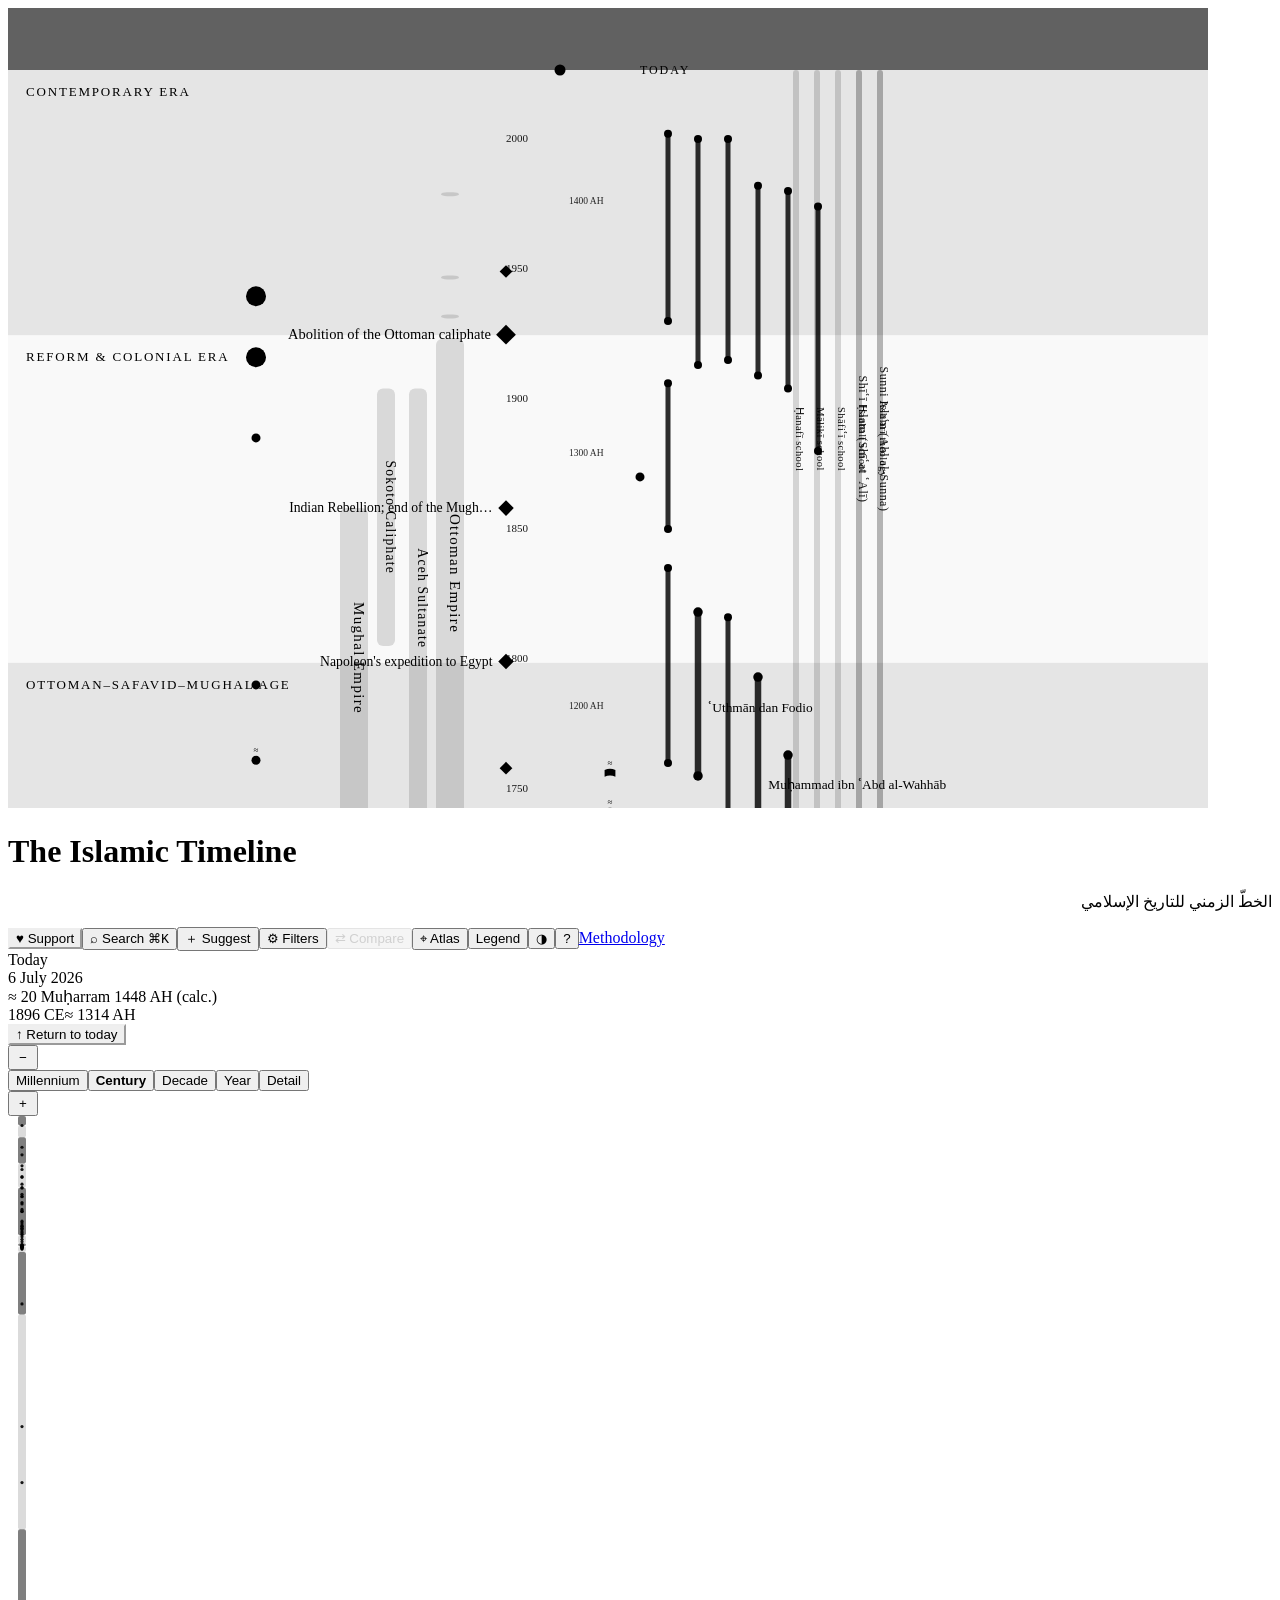
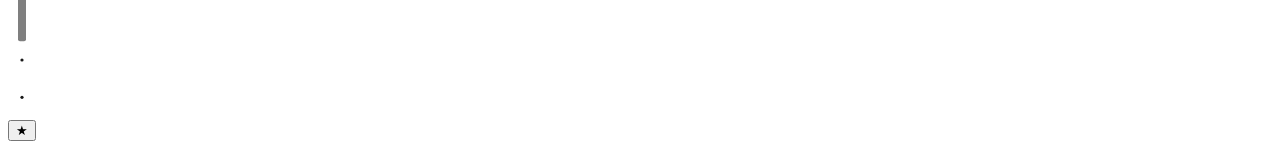
==== index.html @ 43e1810f "Mobile layout (bottom sheet, compact bar, year pill); uniform scale back to antiquity; ancient+world" ====
<!DOCTYPE html><!--oLxugCcLqc2Xu7aHSPgr_--><html lang="en"><head><meta charSet="utf-8"/><meta name="viewport" content="width=device-width, initial-scale=1, maximum-scale=1, user-scalable=no"/><link rel="stylesheet" href="/timeline/_next/static/css/92e413d02b33b011.css" data-precedence="next"/><link rel="preload" as="script" fetchPriority="low" href="/timeline/_next/static/chunks/webpack-a45e9627d7bfe697.js"/><script src="/timeline/_next/static/chunks/c07ec81e-52dca014dcaebd83.js" async=""></script><script src="/timeline/_next/static/chunks/238-10d81cbb761058b5.js" async=""></script><script src="/timeline/_next/static/chunks/main-app-06b9ea1f7ef56d2b.js" async=""></script><script src="/timeline/_next/static/chunks/app/page-41805c051c1d5b4e.js" async=""></script><meta name="theme-color" media="(prefers-color-scheme: light)" content="#f3ecdd"/><meta name="theme-color" media="(prefers-color-scheme: dark)" content="#16140f"/><title>The Islamic Timeline, an instrument for fourteen centuries</title><meta name="description" content="An interactive vertical timeline of Islamic history: scroll back from today through scholars, books, empires, and battles, with dual Hijri/Gregorian dating, a synchronized historical atlas, comparison tools, and cited sources."/><meta property="og:title" content="The Islamic Timeline"/><meta property="og:description" content="Scroll back from today through fourteen centuries, scholars, books, empires, and battles on one honest scale, with Hijri/Gregorian dating, an atlas, and cited sources."/><meta property="og:image" content="https://aminehamlouchi.github.io/timeline/og.png"/><meta property="og:type" content="website"/><meta name="twitter:card" content="summary_large_image"/><meta name="twitter:title" content="The Islamic Timeline"/><meta name="twitter:description" content="An interactive instrument for exploring fourteen centuries of Islamic history."/><meta name="twitter:image" content="https://aminehamlouchi.github.io/timeline/og.png"/><link rel="icon" href="https://aminehamlouchi.github.io/timeline/favicon.svg"/><script src="/timeline/_next/static/chunks/polyfills-42372ed130431b0a.js" noModule=""></script></head><body><div hidden=""><!--$--><!--/$--></div><main class="relative h-dvh w-full overflow-hidden"><div data-testid="timeline-canvas" class="tl-canvas absolute inset-0 overflow-hidden " role="application" aria-label="Vertical timeline of Islamic history. Today at top; scroll down to travel into the past. Use arrow keys to pan, plus and minus to zoom, Home for today."><svg width="1200" height="800" class="block"><defs><pattern id="hatch" width="7" height="7" patternTransform="rotate(45)" patternUnits="userSpaceOnUse"><line x1="0" y1="0" x2="0" y2="7" stroke="var(--ink-faint)" stroke-width="0.75" opacity="0.5"></line></pattern><pattern id="hatch2" width="4.5" height="4.5" patternTransform="rotate(45)" patternUnits="userSpaceOnUse"><line x1="0" y1="0" x2="0" y2="4.5" stroke="var(--ink-faint)" stroke-width="0.7" opacity="0.55"></line></pattern></defs><g><rect x="0" y="654.8000000000001" width="1200" height="730.6" fill="var(--sand)" opacity="0.1"></rect><line x1="0" y1="1385.4" x2="1200" y2="1385.4" class="hairline" opacity="0.6"></line><text x="18" y="680.8000000000001" class="tl-label display" style="font-size:13px;fill:var(--ink-faint);letter-spacing:0.14em;text-transform:uppercase">Ottoman–Safavid–Mughal age</text></g><g><rect x="0" y="327.2" width="1200" height="327.6000000000001" fill="var(--ink)" opacity="0.025"></rect><line x1="0" y1="654.8000000000001" x2="1200" y2="654.8000000000001" class="hairline" opacity="0.6"></line><text x="18" y="353.2" class="tl-label display" style="font-size:13px;fill:var(--ink-faint);letter-spacing:0.14em;text-transform:uppercase">Reform &amp; colonial era</text></g><g><rect x="0" y="62" width="1200" height="265.2" fill="var(--sand)" opacity="0.1"></rect><line x1="0" y1="327.2" x2="1200" y2="327.2" class="hairline" opacity="0.6"></line><text x="18" y="88" class="tl-label display" style="font-size:13px;fill:var(--ink-faint);letter-spacing:0.14em;text-transform:uppercase">Contemporary era</text></g><g opacity="0.9"><line x1="526" y1="779.6" x2="546" y2="779.6" class="hairline"></line><text x="520" y="783.6" text-anchor="end" class="tl-label" style="font-size:11px;fill:var(--ink-faint)">1750</text></g><g opacity="0.45"><line x1="538" y1="753.6" x2="546" y2="753.6" class="hairline"></line></g><g opacity="0.45"><line x1="538" y1="727.6" x2="546" y2="727.6" class="hairline"></line></g><g opacity="0.45"><line x1="538" y1="701.6" x2="546" y2="701.6" class="hairline"></line></g><g opacity="0.45"><line x1="538" y1="675.6" x2="546" y2="675.6" class="hairline"></line></g><g opacity="0.9"><line x1="526" y1="649.6" x2="546" y2="649.6" class="hairline"></line><text x="520" y="653.6" text-anchor="end" class="tl-label" style="font-size:11px;fill:var(--ink-faint)">1800</text></g><g opacity="0.45"><line x1="538" y1="623.6" x2="546" y2="623.6" class="hairline"></line></g><g opacity="0.45"><line x1="538" y1="597.6" x2="546" y2="597.6" class="hairline"></line></g><g opacity="0.45"><line x1="538" y1="571.6" x2="546" y2="571.6" class="hairline"></line></g><g opacity="0.45"><line x1="538" y1="545.6" x2="546" y2="545.6" class="hairline"></line></g><g opacity="0.9"><line x1="526" y1="519.6" x2="546" y2="519.6" class="hairline"></line><text x="520" y="523.6" text-anchor="end" class="tl-label" style="font-size:11px;fill:var(--ink-faint)">1850</text></g><g opacity="0.45"><line x1="538" y1="493.6" x2="546" y2="493.6" class="hairline"></line></g><g opacity="0.45"><line x1="538" y1="467.6" x2="546" y2="467.6" class="hairline"></line></g><g opacity="0.45"><line x1="538" y1="441.6" x2="546" y2="441.6" class="hairline"></line></g><g opacity="0.45"><line x1="538" y1="415.6" x2="546" y2="415.6" class="hairline"></line></g><g opacity="0.9"><line x1="526" y1="389.6" x2="546" y2="389.6" class="hairline"></line><text x="520" y="393.6" text-anchor="end" class="tl-label" style="font-size:11px;fill:var(--ink-faint)">1900</text></g><g opacity="0.45"><line x1="538" y1="363.6" x2="546" y2="363.6" class="hairline"></line></g><g opacity="0.45"><line x1="538" y1="337.6" x2="546" y2="337.6" class="hairline"></line></g><g opacity="0.45"><line x1="538" y1="311.6" x2="546" y2="311.6" class="hairline"></line></g><g opacity="0.45"><line x1="538" y1="285.6" x2="546" y2="285.6" class="hairline"></line></g><g opacity="0.9"><line x1="526" y1="259.6" x2="546" y2="259.6" class="hairline"></line><text x="520" y="263.6" text-anchor="end" class="tl-label" style="font-size:11px;fill:var(--ink-faint)">1950</text></g><g opacity="0.45"><line x1="538" y1="233.6" x2="546" y2="233.6" class="hairline"></line></g><g opacity="0.45"><line x1="538" y1="207.6" x2="546" y2="207.6" class="hairline"></line></g><g opacity="0.45"><line x1="538" y1="181.60000000000002" x2="546" y2="181.60000000000002" class="hairline"></line></g><g opacity="0.45"><line x1="538" y1="155.60000000000002" x2="546" y2="155.60000000000002" class="hairline"></line></g><g opacity="0.9"><line x1="526" y1="129.60000000000002" x2="546" y2="129.60000000000002" class="hairline"></line><text x="520" y="133.60000000000002" text-anchor="end" class="tl-label" style="font-size:11px;fill:var(--ink-faint)">2000</text></g><g opacity="0.45"><line x1="538" y1="103.6" x2="546" y2="103.6" class="hairline"></line></g><g opacity="0.45"><line x1="538" y1="77.6" x2="546" y2="77.6" class="hairline"></line></g><g opacity="0.85"><line x1="558" y1="688.6" x2="572" y2="688.6" stroke="var(--gold)" stroke-width="1"></line><text x="561" y="700.6" class="tl-label" style="font-size:9.5px;fill:var(--gold)">1200<!-- --> AH</text></g><g opacity="0.85"><line x1="558" y1="436.40000000000003" x2="572" y2="436.40000000000003" stroke="var(--gold)" stroke-width="1"></line><text x="561" y="448.40000000000003" class="tl-label" style="font-size:9.5px;fill:var(--gold)">1300<!-- --> AH</text></g><g opacity="0.85"><line x1="558" y1="184.2" x2="572" y2="184.2" stroke="var(--gold)" stroke-width="1"></line><text x="561" y="196.2" class="tl-label" style="font-size:9.5px;fill:var(--gold)">1400<!-- --> AH</text></g><rect x="0" y="0" width="1200" height="62" fill="var(--bg)" opacity="0.62" pointer-events="none"></rect><line x1="552" y1="0" x2="552" y2="800" stroke="var(--line)" stroke-width="2.25" data-testid="central-line"></line><g><line x1="482" y1="62" x2="622" y2="62" stroke="var(--today)" stroke-width="2.5"></line><circle cx="552" cy="62" r="5.5" fill="var(--today)"></circle><text x="632" y="66" class="tl-label strong" style="fill:var(--today);font-size:12px;letter-spacing:0.16em">TODAY</text></g><g><g class="tl-item" role="button" tabindex="0" aria-label="Muḥammad ibn al-ʿUthaymīn, 1929 – 2001 CE · 1347 – 1421 AH" opacity="1"><rect x="657.5" y="125.7" width="5" height="187.2" rx="2.5" fill="var(--green)" opacity="0.82" stroke="none" stroke-width="0"></rect><circle cx="660" cy="312.9" r="4" fill="var(--green)" stroke="var(--green)" stroke-width="1.4"></circle><circle cx="660" cy="125.7" r="4" fill="var(--green)" stroke="var(--green)" stroke-width="1.4"></circle></g><g class="tl-item" role="button" tabindex="0" aria-label="ʿAbd al-ʿAzīz ibn Bāz, 1912 – 1999 CE · 1330 – 1420 AH" opacity="1"><rect x="687.5" y="130.9" width="5" height="226.20000000000002" rx="2.5" fill="var(--green)" opacity="0.82" stroke="none" stroke-width="0"></rect><circle cx="690" cy="357.1" r="4" fill="var(--green)" stroke="var(--green)" stroke-width="1.4"></circle><circle cx="690" cy="130.9" r="4" fill="var(--green)" stroke="var(--green)" stroke-width="1.4"></circle></g><g class="tl-item" role="button" tabindex="0" aria-label="Muḥammad Nāṣir al-Dīn al-Albānī, 1914 – 1999 CE · 1333 – 1420 AH" opacity="1"><rect x="717.5" y="130.9" width="5" height="221.00000000000003" rx="2.5" fill="var(--green)" opacity="0.82" stroke="none" stroke-width="0"></rect><circle cx="720" cy="351.90000000000003" r="4" fill="var(--green)" stroke="var(--green)" stroke-width="1.4"></circle><circle cx="720" cy="130.9" r="4" fill="var(--green)" stroke="var(--green)" stroke-width="1.4"></circle></g><g class="tl-item" role="button" tabindex="0" aria-label="Hamka (Haji Abdul Malik Karim Amrullah), 1908 – 1981 CE · ≈ 1326 – 1401 AH (calc.)" opacity="1"><rect x="747.5" y="177.7" width="5" height="189.8" rx="2.5" fill="var(--green)" opacity="0.82" stroke="none" stroke-width="0"></rect><circle cx="750" cy="367.5" r="4" fill="var(--green)" stroke="var(--green)" stroke-width="1.4"></circle><circle cx="750" cy="177.7" r="4" fill="var(--green)" stroke="var(--green)" stroke-width="1.4"></circle></g><g class="tl-item" role="button" tabindex="0" aria-label="Abū al-Aʿlā Mawdūdī, 1903 – 1979 CE · ≈ 1321 – 1399 AH (calc.)" opacity="1"><rect x="777.5" y="182.9" width="5" height="197.6" rx="2.5" fill="var(--green)" opacity="0.82" stroke="none" stroke-width="0"></rect><circle cx="780" cy="380.5" r="4" fill="var(--green)" stroke="var(--green)" stroke-width="1.4"></circle><circle cx="780" cy="182.9" r="4" fill="var(--green)" stroke="var(--green)" stroke-width="1.4"></circle></g><g class="tl-item" role="button" tabindex="0" aria-label="Muḥammad al-Ṭāhir ibn ʿĀshūr, 1879 – 1973 CE · ≈ 1296 – 1393 AH (calc.)" opacity="1"><rect x="807.5" y="198.5" width="5" height="244.40000000000003" rx="2.5" fill="var(--green)" opacity="0.82" stroke="none" stroke-width="0"></rect><circle cx="810" cy="442.90000000000003" r="4" fill="var(--green)" stroke="var(--green)" stroke-width="1.4"></circle><circle cx="810" cy="198.5" r="4" fill="var(--green)" stroke="var(--green)" stroke-width="1.4"></circle></g><g class="tl-item" role="button" tabindex="0" aria-label="Muḥammad ʿAbduh, 1849 – 1905 CE · 1266 – 1323 AH" opacity="1"><rect x="657.5" y="375.3" width="5" height="145.60000000000008" rx="2.5" fill="var(--green)" opacity="0.82" stroke="none" stroke-width="0"></rect><circle cx="660" cy="520.9000000000001" r="4" fill="var(--green)" stroke="var(--green)" stroke-width="1.4"></circle><circle cx="660" cy="375.3" r="4" fill="var(--green)" stroke="var(--green)" stroke-width="1.4"></circle></g><g class="tl-item" role="button" tabindex="0" aria-label="al-Shawkānī, 1759 – 1834 CE · 1173 – 1250 AH" opacity="1"><rect x="657.5" y="559.9000000000001" width="5" height="194.9999999999999" rx="2.5" fill="var(--green)" opacity="0.82" stroke="none" stroke-width="0"></rect><circle cx="660" cy="754.9" r="4" fill="var(--green)" stroke="var(--green)" stroke-width="1.4"></circle><circle cx="660" cy="559.9000000000001" r="4" fill="var(--green)" stroke="var(--green)" stroke-width="1.4"></circle></g><g class="tl-item" role="button" tabindex="0" aria-label="ʿUthmān dan Fodio, 1754 – 1817 CE · 1168 – 1232 AH" opacity="1"><rect x="686.75" y="604.1" width="6.5" height="163.79999999999995" rx="3.25" fill="var(--green)" opacity="0.82" stroke="none" stroke-width="0"></rect><circle cx="690" cy="767.9" r="4.75" fill="var(--green)" stroke="var(--green)" stroke-width="1.4"></circle><circle cx="690" cy="604.1" r="4.75" fill="var(--green)" stroke="var(--green)" stroke-width="1.4"></circle><text x="700.25" y="704" text-anchor="start" class="tl-label strong" style="font-size:13.4px">ʿUthmān dan Fodio</text></g><g class="tl-item" role="button" tabindex="0" aria-label="Aḥmad al-Tijānī, 1735 – 1815 CE · ≈ 1148 – 1230 AH (calc.)" opacity="1"><rect x="717.5" y="609.3000000000001" width="5" height="208" rx="2.5" fill="var(--green)" opacity="0.82" stroke="none" stroke-width="0"></rect><circle cx="720" cy="817.3000000000001" r="4" fill="var(--green)" stroke="var(--green)" stroke-width="1.4"></circle><circle cx="720" cy="609.3000000000001" r="4" fill="var(--green)" stroke="var(--green)" stroke-width="1.4"></circle></g><g class="tl-item" role="button" tabindex="0" aria-label="Muḥammad ibn ʿAbd al-Wahhāb, 1703 – 1792 CE · 1115 – 1206 AH" opacity="1"><rect x="746.75" y="669.1" width="6.5" height="231.39999999999998" rx="3.25" fill="var(--green)" opacity="0.82" stroke="none" stroke-width="0"></rect><circle cx="750" cy="900.5" r="4.75" fill="var(--green)" stroke="var(--green)" stroke-width="1.4"></circle><circle cx="750" cy="669.1" r="4.75" fill="var(--green)" stroke="var(--green)" stroke-width="1.4"></circle><text x="760.25" y="780.55" text-anchor="start" class="tl-label strong" style="font-size:13.4px">Muḥammad ibn ʿAbd al-Wahhāb</text></g><g class="tl-item" role="button" tabindex="0" aria-label="Shāh Walīullāh al-Dihlawī, 1703 – 1762 CE · 1114 – 1176 AH" opacity="1"><rect x="776.75" y="747.1" width="6.5" height="153.39999999999998" rx="3.25" fill="var(--green)" opacity="0.82" stroke="none" stroke-width="0"></rect><circle cx="780" cy="900.5" r="4.75" fill="var(--green)" stroke="var(--green)" stroke-width="1.4"></circle><circle cx="780" cy="747.1" r="4.75" fill="var(--green)" stroke="var(--green)" stroke-width="1.4"></circle><text x="790.25" y="833.55" text-anchor="start" class="tl-label strong" style="font-size:13.4px">Shāh Walīullāh al-Dihlawī</text></g><g class="tl-item" role="button" tabindex="0" aria-label="Isaac Newton, 1643 – 1727 CE · ≈ 1053 – 1139 AH (calc.)" opacity="1"><rect x="657.5" y="838.1" width="5" height="218.39999999999998" rx="2.5" fill="var(--teal)" opacity="0.82" stroke="none" stroke-width="0"></rect><circle cx="660" cy="1056.5" r="4" fill="var(--teal)" stroke="var(--teal)" stroke-width="1.4"></circle><circle cx="660" cy="838.1" r="4" fill="var(--teal)" stroke="var(--teal)" stroke-width="1.4"></circle></g><g class="tl-item" role="button" tabindex="0" aria-label="Mullā Ṣadrā, c. 1571 – c. 1640 CE · ≈ 979 – 1050 AH (calc.)" opacity="1"><rect x="687.5" y="1064.3000000000002" width="5" height="179.39999999999986" rx="2.5" fill="var(--green)" opacity="0.82" stroke="none" stroke-width="0"></rect><circle cx="690" cy="1243.7" r="4" fill="var(--bg)" stroke="var(--green)" stroke-width="1.4"></circle><circle cx="690" cy="1064.3000000000002" r="4" fill="var(--bg)" stroke="var(--green)" stroke-width="1.4"></circle></g><g class="tl-item" role="button" tabindex="0" aria-label="Aḥmad Bābā al-Timbuktī, 1556 – 1627 CE · 963 – 1036 AH" opacity="1"><rect x="657.5" y="1098.1000000000001" width="5" height="184.5999999999999" rx="2.5" fill="var(--green)" opacity="0.82" stroke="none" stroke-width="0"></rect><circle cx="660" cy="1282.7" r="4" fill="var(--green)" stroke="var(--green)" stroke-width="1.4"></circle><circle cx="660" cy="1098.1000000000001" r="4" fill="var(--green)" stroke="var(--green)" stroke-width="1.4"></circle></g><g class="tl-item" role="button" tabindex="0" aria-label="Ḥujjat Allāh al-Bāligha, c. 1755 CE · ≈ 1168 AH (calc.)" transform="translate(602, 765.3000000000001)" opacity="1"><g><path d="M-5.3999999999999995,-3.375 Q0,-5.625 5.3999999999999995,-3.375 L5.3999999999999995,3.375 Q0,1.125 -5.3999999999999995,3.375 Z" fill="var(--bg)" stroke="var(--gold)" stroke-width="1.3"></path><line x1="0" y1="-4.5" x2="0" y2="2.025" stroke="var(--gold)" stroke-width="0.9"></line></g><text x="0" y="-7.5" text-anchor="middle" class="tl-label" style="font-size:9px;fill:var(--ink-faint)">≈</text></g><g class="tl-item" role="button" tabindex="0" aria-label="Kitāb al-Tawḥīd, c. 1740 CE · ≈ 1153 AH (calc.)" transform="translate(602, 804.3000000000001)" opacity="1"><g><path d="M-5.3999999999999995,-3.375 Q0,-5.625 5.3999999999999995,-3.375 L5.3999999999999995,3.375 Q0,1.125 -5.3999999999999995,3.375 Z" fill="var(--bg)" stroke="var(--gold)" stroke-width="1.3"></path><line x1="0" y1="-4.5" x2="0" y2="2.025" stroke="var(--gold)" stroke-width="0.9"></line></g><text x="0" y="-7.5" text-anchor="middle" class="tl-label" style="font-size:9px;fill:var(--ink-faint)">≈</text></g><g class="tl-item" role="button" tabindex="0" aria-label="al-Fatāwā al-ʿĀlamgīriyya, 1667–1675 CE · ≈ 1078 AH (calc.)" transform="translate(602, 994.1)" opacity="1"><g><path d="M-5.3999999999999995,-3.375 Q0,-5.625 5.3999999999999995,-3.375 L5.3999999999999995,3.375 Q0,1.125 -5.3999999999999995,3.375 Z" fill="var(--bg)" stroke="var(--gold)" stroke-width="1.3"></path><line x1="0" y1="-4.5" x2="0" y2="2.025" stroke="var(--gold)" stroke-width="0.9"></line></g><text x="0" y="-7.5" text-anchor="middle" class="tl-label" style="font-size:9px;fill:var(--ink-faint)">≈</text></g><g class="tl-item" role="button" tabindex="0" aria-label="Iranian Revolution, 1979 CE · 1399 AH" opacity="1"><rect x="433" y="184.2" width="18" height="4" rx="6" fill="var(--lapis)" opacity="0.13" stroke="var(--lapis)" stroke-opacity="0.55" stroke-width="1.1"></rect></g><g class="tl-item" role="button" tabindex="0" aria-label="Partition of India; creation of Pakistan, 1947 CE · 1366 AH" opacity="1"><rect x="433" y="267.4" width="18" height="4" rx="6" fill="var(--lapis)" opacity="0.13" stroke="var(--lapis)" stroke-opacity="0.55" stroke-width="1.1"></rect></g><g class="tl-item" role="button" tabindex="0" aria-label="Kingdom of Saudi Arabia proclaimed, 1932 CE · 1351 AH" opacity="1"><rect x="433" y="306.4" width="18" height="4" rx="6" fill="var(--lapis)" opacity="0.13" stroke="var(--lapis)" stroke-opacity="0.55" stroke-width="1.1"></rect></g><g class="tl-item" role="button" tabindex="0" aria-label="Ottoman Empire, c. 1299 – 1922 CE · ≈ 698 – 1341 AH (calc.)" opacity="1"><rect x="428" y="331.1" width="28" height="1619.8000000000002" rx="6" fill="var(--lapis)" opacity="0.13" stroke="var(--lapis)" stroke-opacity="0.55" stroke-width="1.1" stroke-dasharray="4 3"></rect><text transform="translate(442, 565.55) rotate(90)" text-anchor="middle" class="tl-label display" style="font-size:15px;fill:var(--lapis);letter-spacing:0.09em">Ottoman Empire</text></g><g class="tl-item" role="button" tabindex="0" aria-label="Aceh Sultanate, c. 1496 – 1903 CE · ≈ 901 – 1321 AH (calc.)" opacity="1"><rect x="401" y="380.5" width="18" height="1058.2" rx="6" fill="var(--lapis)" opacity="0.13" stroke="var(--lapis)" stroke-opacity="0.55" stroke-width="1.1" stroke-dasharray="4 3"></rect><text transform="translate(410, 590.25) rotate(90)" text-anchor="middle" class="tl-label display" style="font-size:13.6px;fill:var(--lapis);letter-spacing:0.09em">Aceh Sultanate</text></g><g class="tl-item" role="button" tabindex="0" aria-label="Sokoto Caliphate, 1804 – 1903 CE · ≈ 1218 – 1321 AH (calc.)" opacity="1"><rect x="369" y="380.5" width="18" height="257.4" rx="6" fill="var(--lapis)" opacity="0.13" stroke="var(--lapis)" stroke-opacity="0.55" stroke-width="1.1"></rect><text transform="translate(378, 509.2) rotate(90)" text-anchor="middle" class="tl-label display" style="font-size:13.6px;fill:var(--lapis);letter-spacing:0.09em">Sokoto Caliphate</text></g><g class="tl-item" role="button" tabindex="0" aria-label="Mughal Empire, 1526 – 1857 CE · 932 – 1274 AH" opacity="1"><rect x="332" y="500.1" width="28" height="860.6" rx="6" fill="var(--lapis)" opacity="0.13" stroke="var(--lapis)" stroke-opacity="0.55" stroke-width="1.1"></rect><text transform="translate(346, 650.05) rotate(90)" text-anchor="middle" class="tl-label display" style="font-size:15px;fill:var(--lapis);letter-spacing:0.09em">Mughal Empire</text></g><g class="tl-item" role="button" tabindex="0" aria-label="Safavid Empire, 1501 – 1736 CE · ≈ 907 – 1149 AH (calc.)" opacity="1"><rect x="366.5" y="814.7" width="23" height="611" rx="6" fill="var(--lapis)" opacity="0.13" stroke="var(--lapis)" stroke-opacity="0.55" stroke-width="1.1"></rect></g><g class="tl-item" role="button" tabindex="0" aria-label="1948 war &amp; the establishment of Israel, 1948 CE · ≈ 1367 AH (calc.)" transform="translate(498, 263.5)" opacity="1"><rect x="-4.5" y="-4.5" width="9" height="9" transform="rotate(45)" fill="var(--brick)" stroke="var(--brick)" stroke-width="1.5"></rect></g><g class="tl-item" role="button" tabindex="0" aria-label="Abolition of the Ottoman caliphate, 1924 CE · 1342 AH" transform="translate(498, 326.65833333333353)" opacity="1"><rect x="-7" y="-7" width="14" height="14" transform="rotate(45)" fill="var(--brick)" stroke="var(--brick)" stroke-width="1.5"></rect><text x="-15" y="4" text-anchor="end" class="tl-label strong " style="font-size:14.5px">Abolition of the Ottoman caliphate</text></g><g class="tl-item" role="button" tabindex="0" aria-label="Indian Rebellion; end of the Mughals, 1857 – 1858 CE · 1273 – 1275 AH" transform="translate(498, 500.1)" opacity="1"><rect x="-5.5" y="-5.5" width="11" height="11" transform="rotate(45)" fill="var(--brick)" stroke="var(--brick)" stroke-width="1.5"></rect><text x="-13.5" y="4" text-anchor="end" class="tl-label strong " style="font-size:13.7px">Indian Rebellion; end of the Mugh…</text></g><g class="tl-item" role="button" tabindex="0" aria-label="Napoleon&#x27;s expedition to Egypt, 1798 – 1801 CE · 1213 – 1216 AH" transform="translate(498, 653.5)" opacity="1"><rect x="-5.5" y="-5.5" width="11" height="11" transform="rotate(45)" fill="var(--brick)" stroke="var(--brick)" stroke-width="1.5"></rect><text x="-13.5" y="4" text-anchor="end" class="tl-label strong " style="font-size:13.7px">Napoleon&#x27;s expedition to Egypt</text></g><g class="tl-item" role="button" tabindex="0" aria-label="Battle of Plassey, 1757 CE · 1170 AH" transform="translate(498, 760.2083333333336)" opacity="1"><rect x="-4.5" y="-4.5" width="9" height="9" transform="rotate(45)" fill="var(--brick)" stroke="var(--brick)" stroke-width="1.5"></rect></g><g class="tl-item" role="button" tabindex="0" aria-label="Battle of Vienna, 1683 CE · 1094 AH" transform="translate(498, 951.9583333333336)" opacity="1"><rect x="-5.5" y="-5.5" width="11" height="11" transform="rotate(45)" fill="var(--brick)" stroke="var(--brick)" stroke-width="1.5"></rect><text x="-13.5" y="4" text-anchor="end" class="tl-label strong " style="font-size:13.7px">Battle of Vienna</text></g><g class="tl-item" role="button" tabindex="0" aria-label="Suez Canal opens, 1869 CE · 1286 AH" transform="translate(632, 468.90000000000003)" opacity="1"><circle r="4.5" fill="var(--plum)" stroke="var(--plum)" stroke-width="1.3"></circle></g><g class="tl-item" role="button" tabindex="0" aria-label="Müteferrika press in Istanbul, 1727 CE · 1139 AH" transform="translate(632, 838.1)" opacity="1"><circle r="4.5" fill="var(--plum)" stroke="var(--plum)" stroke-width="1.3"></circle></g><g class="tl-item" role="button" tabindex="0" aria-label="Taj Mahal, 1632–1653 – present CE · 1041 AH – present" transform="translate(632, 1085.1)" opacity="1"><g><path d="M-5.5,4.4 L-5.5,0 A5.5,5.5 0 0 1 5.5,0 L5.5,4.4 Z" fill="var(--bg)" stroke="var(--plum)" stroke-width="1.3"></path></g><text x="0" y="-8.5" text-anchor="middle" class="tl-label" style="font-size:9px;fill:var(--ink-faint)">≈</text><text x="13.5" y="4" text-anchor="start" class="tl-label strong " style="font-size:13.7px">Taj Mahal</text></g><g class="tl-item" role="button" tabindex="0" aria-label="Berlin Conference; the Scramble for Africa, 1884 – 1885 CE · ≈ 1301 – 1302 AH (calc.)" transform="translate(248, 429.90000000000003)" opacity="1"><circle r="4.5" fill="var(--slate)" stroke="var(--slate)" stroke-width="1.3"></circle></g><g class="tl-item" role="button" tabindex="0" aria-label="French Revolution, 1789 CE · ≈ 1203 AH (calc.)" transform="translate(248, 676.9)" opacity="1"><circle r="4.5" fill="var(--slate)" stroke="var(--slate)" stroke-width="1.3"></circle></g><g class="tl-item" role="button" tabindex="0" aria-label="Industrial Revolution, c. 1760 – c. 1840 CE · ≈ 1173 – 1256 AH (calc.)" transform="translate(248, 752.3000000000001)" opacity="1"><circle r="4.5" fill="var(--bg)" stroke="var(--slate)" stroke-width="1.3"></circle><text x="0" y="-7.5" text-anchor="middle" class="tl-label" style="font-size:9px;fill:var(--ink-faint)">≈</text></g><g class="tl-item" role="button" tabindex="0" aria-label="Ḥanafī school, c. 767 – present CE · ≈ 150 AH (calc.) – present" opacity="0.92"><rect x="785" y="62" width="6" height="3272.1" rx="3" fill="var(--green)" opacity="0.16" stroke="var(--green)" stroke-opacity="0.5" stroke-width="0.9" stroke-dasharray="4 3"></rect><line x1="788" y1="62" x2="788" y2="52" stroke="var(--green)" stroke-width="1.4" stroke-dasharray="2 3"></line><text transform="translate(788, 431) rotate(90)" text-anchor="middle" class="tl-label display" style="font-size:10.5px;fill:var(--green);letter-spacing:0.04em">Ḥanafī school</text></g><g class="tl-item" role="button" tabindex="0" aria-label="Mālikī school, c. 795 – present CE · ≈ 179 AH (calc.) – present" opacity="0.92"><rect x="806" y="62" width="6" height="3199.3" rx="3" fill="var(--green)" opacity="0.16" stroke="var(--green)" stroke-opacity="0.5" stroke-width="0.9" stroke-dasharray="4 3"></rect><line x1="809" y1="62" x2="809" y2="52" stroke="var(--green)" stroke-width="1.4" stroke-dasharray="2 3"></line><text transform="translate(809, 431) rotate(90)" text-anchor="middle" class="tl-label display" style="font-size:10.5px;fill:var(--green);letter-spacing:0.04em">Mālikī school</text></g><g class="tl-item" role="button" tabindex="0" aria-label="Shāfiʿī school, c. 820 – present CE · ≈ 205 AH (calc.) – present" opacity="0.92"><rect x="827" y="62" width="6" height="3134.3" rx="3" fill="var(--green)" opacity="0.16" stroke="var(--green)" stroke-opacity="0.5" stroke-width="0.9" stroke-dasharray="4 3"></rect><line x1="830" y1="62" x2="830" y2="52" stroke="var(--green)" stroke-width="1.4" stroke-dasharray="2 3"></line><text transform="translate(830, 431) rotate(90)" text-anchor="middle" class="tl-label display" style="font-size:10.5px;fill:var(--green);letter-spacing:0.04em">Shāfiʿī school</text></g><g class="tl-item" role="button" tabindex="0" aria-label="Ḥanbalī school, c. 855 – present CE · ≈ 241 AH (calc.) – present" opacity="0.92"><rect x="848" y="62" width="6" height="3043.3" rx="3" fill="var(--green)" opacity="0.16" stroke="var(--green)" stroke-opacity="0.5" stroke-width="0.9" stroke-dasharray="4 3"></rect><line x1="851" y1="62" x2="851" y2="52" stroke="var(--green)" stroke-width="1.4" stroke-dasharray="2 3"></line><text transform="translate(851, 431) rotate(90)" text-anchor="middle" class="tl-label display" style="font-size:10.5px;fill:var(--green);letter-spacing:0.04em">Ḥanbalī school</text></g><g class="tl-item" role="button" tabindex="0" aria-label="Ashʿarī theology, c. 936 – present CE · ≈ 324 AH (calc.) – present" opacity="0.92"><rect x="869" y="62" width="6" height="2832.7000000000003" rx="3" fill="var(--lapis)" opacity="0.16" stroke="var(--lapis)" stroke-opacity="0.5" stroke-width="0.9" stroke-dasharray="4 3"></rect><line x1="872" y1="62" x2="872" y2="52" stroke="var(--lapis)" stroke-width="1.4" stroke-dasharray="2 3"></line><text transform="translate(872, 431) rotate(90)" text-anchor="middle" class="tl-label display" style="font-size:10.5px;fill:var(--lapis);letter-spacing:0.04em">Ashʿarī theology</text></g><g class="tl-item" role="button" tabindex="0" aria-label="Sunni Islam (Ahl al-Sunna), c. 632 – present CE · ≈ 11 AH (calc.) – present" opacity="0.92"><rect x="869" y="62" width="6" height="3623.1" rx="3" fill="var(--brick)" opacity="0.16" stroke="var(--brick)" stroke-opacity="0.5" stroke-width="0.9" stroke-dasharray="4 3"></rect><line x1="872" y1="62" x2="872" y2="52" stroke="var(--brick)" stroke-width="1.4" stroke-dasharray="2 3"></line><text transform="translate(872, 431) rotate(90)" text-anchor="middle" class="tl-label display" style="font-size:12px;fill:var(--brick);letter-spacing:0.04em">Sunni Islam (Ahl al-Sunna)</text></g><g class="tl-item" role="button" tabindex="0" aria-label="Shīʿī Islam (Shīʿat ʿAlī), c. 632 – present CE · ≈ 11 AH (calc.) – present" opacity="0.92"><rect x="848" y="62" width="6" height="3623.1" rx="3" fill="var(--brick)" opacity="0.16" stroke="var(--brick)" stroke-opacity="0.5" stroke-width="0.9" stroke-dasharray="4 3"></rect><line x1="851" y1="62" x2="851" y2="52" stroke="var(--brick)" stroke-width="1.4" stroke-dasharray="2 3"></line><text transform="translate(851, 431) rotate(90)" text-anchor="middle" class="tl-label display" style="font-size:12px;fill:var(--brick);letter-spacing:0.04em">Shīʿī Islam (Shīʿat ʿAlī)</text></g><g class="tl-item" role="button" tabindex="0" aria-label="Aurangzeb ʿĀlamgīr, 1618 – 1707 CE · ≈ 1027 – 1119 AH (calc.)" opacity="1"><rect x="463.5" y="890.1" width="5" height="231.39999999999998" rx="2.5" fill="var(--lapis)" opacity="0.82" stroke="none" stroke-width="0"></rect><circle cx="466" cy="1121.5" r="4" fill="var(--lapis)" stroke="var(--lapis)" stroke-width="1.4"></circle><circle cx="466" cy="890.1" r="4" fill="var(--lapis)" stroke="var(--lapis)" stroke-width="1.4"></circle></g><g class="tl-item" role="button" tabindex="0" aria-label="Shah ʿAbbās I, 1571 – 1629 CE · ≈ 979 – 1038 AH (calc.)" opacity="1"><rect x="451.5" y="1092.9" width="5" height="150.79999999999995" rx="2.5" fill="var(--lapis)" opacity="0.82" stroke="none" stroke-width="0"></rect><circle cx="454" cy="1243.7" r="4" fill="var(--lapis)" stroke="var(--lapis)" stroke-width="1.4"></circle><circle cx="454" cy="1092.9" r="4" fill="var(--lapis)" stroke="var(--lapis)" stroke-width="1.4"></circle></g><g class="tl-item" transform="translate(248, 288.2)" role="button" tabindex="0" aria-label="2 items around 1939, zoom in"><circle r="10" fill="var(--bg-raised)" stroke="var(--ink-faint)" stroke-width="1.2" stroke-dasharray="3 2"></circle><text y="4" text-anchor="middle" class="tl-label strong" style="font-size:10.5px">2</text></g><g class="tl-item" transform="translate(248, 349.3)" role="button" tabindex="0" aria-label="2 items around 1916, zoom in"><circle r="10" fill="var(--bg-raised)" stroke="var(--ink-faint)" stroke-width="1.2" stroke-dasharray="3 2"></circle><text y="4" text-anchor="middle" class="tl-label strong" style="font-size:10.5px">2</text></g></g></svg></div><header class="pointer-events-none fixed inset-x-0 top-0 z-40 flex items-start justify-between gap-3 px-4 pt-3 sm:px-5"><div class="pointer-events-auto shrink-0 select-none"><h1 class="font-display whitespace-nowrap text-[16px] font-semibold leading-tight tracking-wide sm:text-[19px]" style="color:var(--ink)">The Islamic Timeline</h1><p class="font-arabic hidden text-[15px] leading-tight sm:block" style="color:var(--ink-soft)" dir="rtl" lang="ar">الخطّ الزمني للتاريخ الإسلامي</p></div><nav class="pointer-events-auto flex flex-wrap items-center justify-end gap-1.5" aria-label="Application controls"><button class="btn" style="border-color:var(--gold);color:var(--gold)" data-testid="support-button" aria-label="Support this project">♥ <span class="hidden sm:inline">Support</span></button><button class="btn" aria-keyshortcuts="Meta+K" aria-label="Search">⌕ <span class="hidden sm:inline">Search</span> <kbd class="badge hidden sm:inline">⌘K</kbd></button><button class="btn" aria-label="Suggest a record" title="Suggest a record">＋ <span class="hidden sm:inline">Suggest</span></button><button class="btn" aria-pressed="false" aria-label="Filters">⚙ <span class="hidden sm:inline">Filters</span></button><button class="btn" aria-pressed="false" disabled="" style="opacity:0.55" aria-label="Compare">⇄<!-- --> <span class="hidden sm:inline">Compare</span></button><button class="btn" aria-pressed="false" aria-label="Atlas">⌖ <span class="hidden sm:inline">Atlas</span></button><button class="btn hidden sm:inline-flex" aria-pressed="false">Legend</button><button class="btn" aria-label="Theme: auto. Click to change." title="Theme: auto">◑</button><button class="btn hidden sm:inline-flex" aria-label="Keyboard shortcuts and help">?</button><a class="btn hidden sm:inline-flex" href="./methodology/">Methodology</a></nav></header><div class="panel pointer-events-none fixed left-4 top-1/2 z-30 hidden -translate-y-1/2 px-4 py-3 sm:block" aria-live="polite" aria-atomic="true" data-testid="year-indicator"><div class="font-display text-[26px] font-semibold leading-none" style="color:var(--today)">Today</div><div class="mt-1.5 text-[12px]" style="color:var(--ink-soft)">6 July 2026</div><div class="text-[12px]" style="color:var(--ink-soft)">≈ <!-- -->20<!-- --> <!-- -->Muḥarram<!-- --> <!-- -->1448<!-- --> AH<!-- --> <span style="color:var(--ink-faint)">(calc.)</span></div></div><div class="pointer-events-none fixed left-1/2 top-14 z-30 -translate-x-1/2 sm:hidden"><div class="panel px-3 py-1 text-center" style="border-radius:999px" aria-live="polite"><span class="font-display text-[15px] font-semibold" style="color:var(--ink)">1896 CE</span><span class="ml-1.5 text-[11px]" style="color:var(--gold)">≈ <!-- -->1314<!-- --> AH</span></div></div><button class="btn fade-up fixed left-1/2 top-[6.5rem] z-30 -translate-x-1/2 sm:top-16" style="border-color:var(--gold);color:var(--gold)" data-testid="return-to-today">↑ Return to today</button><div class="panel fixed bottom-4 left-4 z-30 flex items-center gap-1 px-2 py-1.5 " role="group" aria-label="Zoom"><button class="btn" style="padding:3px 9px" aria-label="Zoom out">−</button><div class="flex flex-col items-stretch"><button aria-pressed="false" class="rounded px-2 py-[1px] text-left text-[10.5px] leading-[1.5] transition-colors" style="color:var(--ink-faint);font-weight:400">Millennium</button><button aria-pressed="true" class="rounded px-2 py-[1px] text-left text-[10.5px] leading-[1.5] transition-colors" style="color:var(--gold);font-weight:650">Century</button><button aria-pressed="false" class="rounded px-2 py-[1px] text-left text-[10.5px] leading-[1.5] transition-colors" style="color:var(--ink-faint);font-weight:400">Decade</button><button aria-pressed="false" class="rounded px-2 py-[1px] text-left text-[10.5px] leading-[1.5] transition-colors" style="color:var(--ink-faint);font-weight:400">Year</button><button aria-pressed="false" class="rounded px-2 py-[1px] text-left text-[10.5px] leading-[1.5] transition-colors" style="color:var(--ink-faint);font-weight:400">Detail</button></div><button class="btn" style="padding:3px 9px" aria-label="Zoom in">+</button></div><div class="fixed bottom-2 right-2 top-14 z-30 hidden w-7 cursor-pointer sm:block" role="slider" aria-label="Era navigation rail, click to jump through history" aria-valuemin="-4400" aria-valuemax="2026" aria-valuenow="1896" aria-orientation="vertical" tabindex="0" data-testid="year-rail"><svg width="28" height="600" class="block overflow-visible"><rect x="10" y="413.25863678804853" width="8" height="112.04481792717081" rx="2" fill="var(--sand)" opacity="0.5"><title>Earliest prophets عليهم السلام, undated</title></rect><rect x="10" y="198.5060690943044" width="8" height="214.75256769374414" rx="2" fill="var(--ink)" opacity="0.14"><title>Era of the prophets, traditional dating</title></rect><rect x="10" y="135.94771241830065" width="8" height="62.55835667600374" rx="2" fill="var(--sand)" opacity="0.5"><title>ʿĪsā عليه السلام &amp; the fatra</title></rect><rect x="10" y="130.15873015873015" width="8" height="5.788982259570503" rx="2" fill="var(--ink)" opacity="0.14"><title>Prophetic era</title></rect><rect x="10" y="127.45098039215686" width="8" height="2.7077497665732864" rx="2" fill="var(--sand)" opacity="0.5"><title>Rashidun era</title></rect><rect x="10" y="119.14098972922503" width="8" height="8.309990662931838" rx="2" fill="var(--ink)" opacity="0.14"><title>Umayyad era</title></rect><rect x="10" y="71.70868347338936" width="8" height="47.43230625583567" rx="2" fill="var(--sand)" opacity="0.5"><title>Abbasid era</title></rect><rect x="10" y="47.525676937441645" width="8" height="24.18300653594771" rx="2" fill="var(--ink)" opacity="0.14"><title>Mamluks &amp; successor states</title></rect><rect x="10" y="21.288515406162464" width="8" height="26.23716153127918" rx="2" fill="var(--sand)" opacity="0.5"><title>Ottoman–Safavid–Mughal age</title></rect><rect x="10" y="9.523809523809524" width="8" height="11.76470588235294" rx="2" fill="var(--ink)" opacity="0.14"><title>Reform &amp; colonial era</title></rect><rect x="10" y="0" width="8" height="9.523809523809524" rx="2" fill="var(--sand)" opacity="0.5"><title>Contemporary era</title></rect><circle cx="14" cy="581.3258636788048" r="1.6" fill="var(--gold)" opacity="0.9"></circle><circle cx="14" cy="543.9775910364145" r="1.6" fill="var(--gold)" opacity="0.9"></circle><circle cx="14" cy="366.57329598506067" r="1.6" fill="var(--gold)" opacity="0.9"></circle><circle cx="14" cy="310.55088702147526" r="1.6" fill="var(--gold)" opacity="0.9"></circle><circle cx="14" cy="187.95518207282913" r="1.6" fill="var(--gold)" opacity="0.9"></circle><circle cx="14" cy="133.0532212885154" r="1.6" fill="var(--gold)" opacity="0.9"></circle><circle cx="14" cy="131.1858076563959" r="1.6" fill="var(--gold)" opacity="0.9"></circle><circle cx="14" cy="131.0924369747899" r="1.6" fill="var(--gold)" opacity="0.9"></circle><circle cx="14" cy="130.90569561157795" r="1.6" fill="var(--gold)" opacity="0.9"></circle><circle cx="14" cy="130.3454715219421" r="1.6" fill="var(--gold)" opacity="0.9"></circle><circle cx="14" cy="132.81979458450047" r="1.6" fill="var(--gold)" opacity="0.9"></circle><circle cx="14" cy="131.83940242763774" r="1.6" fill="var(--gold)" opacity="0.9"></circle><circle cx="14" cy="131.65266106442576" r="1.6" fill="var(--gold)" opacity="0.9"></circle><circle cx="14" cy="130.29878618113912" r="1.6" fill="var(--gold)" opacity="0.9"></circle><circle cx="14" cy="120.72829131652661" r="1.6" fill="var(--gold)" opacity="0.9"></circle><circle cx="14" cy="118.8608776844071" r="1.6" fill="var(--gold)" opacity="0.9"></circle><circle cx="14" cy="115.07936507936508" r="1.6" fill="var(--gold)" opacity="0.9"></circle><circle cx="14" cy="112.83846872082165" r="1.6" fill="var(--gold)" opacity="0.9"></circle><circle cx="14" cy="110.73762838468721" r="1.6" fill="var(--gold)" opacity="0.9"></circle><circle cx="14" cy="109.9906629318394" r="1.6" fill="var(--gold)" opacity="0.9"></circle><circle cx="14" cy="106.9094304388422" r="1.6" fill="var(--gold)" opacity="0.9"></circle><circle cx="14" cy="87.90849673202614" r="1.6" fill="var(--gold)" opacity="0.9"></circle><circle cx="14" cy="80.67226890756302" r="1.6" fill="var(--gold)" opacity="0.9"></circle><circle cx="14" cy="71.98879551820728" r="1.6" fill="var(--gold)" opacity="0.9"></circle><circle cx="14" cy="68.20728291316526" r="1.6" fill="var(--gold)" opacity="0.9"></circle><circle cx="14" cy="61.344537815126046" r="1.6" fill="var(--gold)" opacity="0.9"></circle><circle cx="14" cy="128.4780578898226" r="1.6" fill="var(--gold)" opacity="0.9"></circle><circle cx="14" cy="116.5732959850607" r="1.6" fill="var(--gold)" opacity="0.9"></circle><circle cx="14" cy="110.73762838468721" r="1.6" fill="var(--gold)" opacity="0.9"></circle><circle cx="14" cy="109.10364145658262" r="1.6" fill="var(--gold)" opacity="0.9"></circle><circle cx="14" cy="105.18207282913164" r="1.6" fill="var(--gold)" opacity="0.9"></circle><circle cx="14" cy="112.60504201680672" r="1.6" fill="var(--gold)" opacity="0.9"></circle><circle cx="14" cy="93.46405228758171" r="1.6" fill="var(--gold)" opacity="0.9"></circle><circle cx="14" cy="86.55462184873949" r="1.6" fill="var(--gold)" opacity="0.9"></circle><circle cx="14" cy="60.59757236227825" r="1.6" fill="var(--gold)" opacity="0.9"></circle><circle cx="14" cy="128.80485527544351" r="1.6" fill="var(--gold)" opacity="0.9"></circle><circle cx="14" cy="123.29598506069094" r="1.6" fill="var(--gold)" opacity="0.9"></circle><circle cx="14" cy="95.42483660130719" r="1.6" fill="var(--gold)" opacity="0.9"></circle><circle cx="14" cy="38.79551820728292" r="1.6" fill="var(--gold)" opacity="0.9"></circle><circle cx="14" cy="31.232492997198882" r="1.6" fill="var(--gold)" opacity="0.9"></circle><circle cx="14" cy="129.78524743230625" r="1.6" fill="var(--gold)" opacity="0.9"></circle><circle cx="14" cy="129.78524743230625" r="1.6" fill="var(--gold)" opacity="0.9"></circle><circle cx="14" cy="129.6918767507003" r="1.6" fill="var(--gold)" opacity="0.9"></circle><circle cx="14" cy="125.67693744164332" r="1.6" fill="var(--gold)" opacity="0.9"></circle><circle cx="14" cy="78.33800186741362" r="1.6" fill="var(--gold)" opacity="0.9"></circle><circle cx="14" cy="71.70868347338936" r="1.6" fill="var(--gold)" opacity="0.9"></circle><circle cx="14" cy="53.50140056022409" r="1.6" fill="var(--gold)" opacity="0.9"></circle><circle cx="14" cy="49.85994397759104" r="1.6" fill="var(--gold)" opacity="0.9"></circle><circle cx="14" cy="9.523809523809524" r="1.6" fill="var(--gold)" opacity="0.9"></circle><circle cx="14" cy="113.07189542483661" r="1.6" fill="var(--gold)" opacity="0.9"></circle><circle cx="14" cy="95.56489262371615" r="1.6" fill="var(--gold)" opacity="0.9"></circle><circle cx="14" cy="95.0046685340803" r="1.6" fill="var(--gold)" opacity="0.9"></circle><circle cx="14" cy="118.02054154995332" r="1.6" fill="var(--gold)" opacity="0.9"></circle><circle cx="14" cy="80.3921568627451" r="1.6" fill="var(--gold)" opacity="0.9"></circle><rect x="7" y="0" width="14" height="26.50290885585003" rx="4" fill="none" stroke="var(--gold)" stroke-width="1.6"></rect></svg></div><div class="fixed bottom-4 right-12 z-30 hidden sm:block"><button class="btn" aria-pressed="false" aria-label="Saved records">★</button></div></main><!--$--><!--/$--><script src="/timeline/_next/static/chunks/webpack-a45e9627d7bfe697.js" id="_R_" async=""></script><script>(self.__next_f=self.__next_f||[]).push([0])</script><script>self.__next_f.push([1,"1:\"$Sreact.fragment\"\n2:I[5593,[],\"\"]\n3:I[7789,[],\"\"]\n4:I[3061,[\"974\",\"static/chunks/app/page-41805c051c1d5b4e.js\"],\"default\"]\n5:I[6156,[],\"OutletBoundary\"]\n7:I[1957,[],\"AsyncMetadataOutlet\"]\n9:I[6156,[],\"ViewportBoundary\"]\nb:I[6156,[],\"MetadataBoundary\"]\nc:\"$Sreact.suspense\"\ne:I[3627,[],\"\"]\n:HL[\"/timeline/_next/static/css/92e413d02b33b011.css\",\"style\"]\n"])</script><script>self.__next_f.push([1,"0:{\"P\":null,\"b\":\"oLxugCcLqc2Xu7aHSPgr-\",\"p\":\"/timeline\",\"c\":[\"\",\"\"],\"i\":false,\"f\":[[[\"\",{\"children\":[\"__PAGE__\",{}]},\"$undefined\",\"$undefined\",true],[\"\",[\"$\",\"$1\",\"c\",{\"children\":[[[\"$\",\"link\",\"0\",{\"rel\":\"stylesheet\",\"href\":\"/timeline/_next/static/css/92e413d02b33b011.css\",\"precedence\":\"next\",\"crossOrigin\":\"$undefined\",\"nonce\":\"$undefined\"}]],[\"$\",\"html\",null,{\"lang\":\"en\",\"suppressHydrationWarning\":true,\"children\":[\"$\",\"body\",null,{\"children\":[\"$\",\"$L2\",null,{\"parallelRouterKey\":\"children\",\"error\":\"$undefined\",\"errorStyles\":\"$undefined\",\"errorScripts\":\"$undefined\",\"template\":[\"$\",\"$L3\",null,{}],\"templateStyles\":\"$undefined\",\"templateScripts\":\"$undefined\",\"notFound\":[[[\"$\",\"title\",null,{\"children\":\"404: This page could not be found.\"}],[\"$\",\"div\",null,{\"style\":{\"fontFamily\":\"system-ui,\\\"Segoe UI\\\",Roboto,Helvetica,Arial,sans-serif,\\\"Apple Color Emoji\\\",\\\"Segoe UI Emoji\\\"\",\"height\":\"100vh\",\"textAlign\":\"center\",\"display\":\"flex\",\"flexDirection\":\"column\",\"alignItems\":\"center\",\"justifyContent\":\"center\"},\"children\":[\"$\",\"div\",null,{\"children\":[[\"$\",\"style\",null,{\"dangerouslySetInnerHTML\":{\"__html\":\"body{color:#000;background:#fff;margin:0}.next-error-h1{border-right:1px solid rgba(0,0,0,.3)}@media (prefers-color-scheme:dark){body{color:#fff;background:#000}.next-error-h1{border-right:1px solid rgba(255,255,255,.3)}}\"}}],[\"$\",\"h1\",null,{\"className\":\"next-error-h1\",\"style\":{\"display\":\"inline-block\",\"margin\":\"0 20px 0 0\",\"padding\":\"0 23px 0 0\",\"fontSize\":24,\"fontWeight\":500,\"verticalAlign\":\"top\",\"lineHeight\":\"49px\"},\"children\":404}],[\"$\",\"div\",null,{\"style\":{\"display\":\"inline-block\"},\"children\":[\"$\",\"h2\",null,{\"style\":{\"fontSize\":14,\"fontWeight\":400,\"lineHeight\":\"49px\",\"margin\":0},\"children\":\"This page could not be found.\"}]}]]}]}]],[]],\"forbidden\":\"$undefined\",\"unauthorized\":\"$undefined\"}]}]}]]}],{\"children\":[\"__PAGE__\",[\"$\",\"$1\",\"c\",{\"children\":[[\"$\",\"$L4\",null,{}],null,[\"$\",\"$L5\",null,{\"children\":[\"$L6\",[\"$\",\"$L7\",null,{\"promise\":\"$@8\"}]]}]]}],{},null,false]},null,false],[\"$\",\"$1\",\"h\",{\"children\":[null,[[\"$\",\"$L9\",null,{\"children\":\"$La\"}],null],[\"$\",\"$Lb\",null,{\"children\":[\"$\",\"div\",null,{\"hidden\":true,\"children\":[\"$\",\"$c\",null,{\"fallback\":null,\"children\":\"$Ld\"}]}]}]]}],false]],\"m\":\"$undefined\",\"G\":[\"$e\",[]],\"s\":false,\"S\":true}\n"])</script><script>self.__next_f.push([1,"a:[[\"$\",\"meta\",\"0\",{\"charSet\":\"utf-8\"}],[\"$\",\"meta\",\"1\",{\"name\":\"viewport\",\"content\":\"width=device-width, initial-scale=1, maximum-scale=1, user-scalable=no\"}],[\"$\",\"meta\",\"2\",{\"name\":\"theme-color\",\"media\":\"(prefers-color-scheme: light)\",\"content\":\"#f3ecdd\"}],[\"$\",\"meta\",\"3\",{\"name\":\"theme-color\",\"media\":\"(prefers-color-scheme: dark)\",\"content\":\"#16140f\"}]]\n6:null\n"])</script><script>self.__next_f.push([1,"f:I[1437,[],\"IconMark\"]\n"])</script><script>self.__next_f.push([1,"8:{\"metadata\":[[\"$\",\"title\",\"0\",{\"children\":\"The Islamic Timeline, an instrument for fourteen centuries\"}],[\"$\",\"meta\",\"1\",{\"name\":\"description\",\"content\":\"An interactive vertical timeline of Islamic history: scroll back from today through scholars, books, empires, and battles, with dual Hijri/Gregorian dating, a synchronized historical atlas, comparison tools, and cited sources.\"}],[\"$\",\"meta\",\"2\",{\"property\":\"og:title\",\"content\":\"The Islamic Timeline\"}],[\"$\",\"meta\",\"3\",{\"property\":\"og:description\",\"content\":\"Scroll back from today through fourteen centuries, scholars, books, empires, and battles on one honest scale, with Hijri/Gregorian dating, an atlas, and cited sources.\"}],[\"$\",\"meta\",\"4\",{\"property\":\"og:image\",\"content\":\"https://aminehamlouchi.github.io/timeline/og.png\"}],[\"$\",\"meta\",\"5\",{\"property\":\"og:type\",\"content\":\"website\"}],[\"$\",\"meta\",\"6\",{\"name\":\"twitter:card\",\"content\":\"summary_large_image\"}],[\"$\",\"meta\",\"7\",{\"name\":\"twitter:title\",\"content\":\"The Islamic Timeline\"}],[\"$\",\"meta\",\"8\",{\"name\":\"twitter:description\",\"content\":\"An interactive instrument for exploring fourteen centuries of Islamic history.\"}],[\"$\",\"meta\",\"9\",{\"name\":\"twitter:image\",\"content\":\"https://aminehamlouchi.github.io/timeline/og.png\"}],[\"$\",\"link\",\"10\",{\"rel\":\"icon\",\"href\":\"https://aminehamlouchi.github.io/timeline/favicon.svg\"}],[\"$\",\"$Lf\",\"11\",{}]],\"error\":null,\"digest\":\"$undefined\"}\n"])</script><script>self.__next_f.push([1,"d:\"$8:metadata\"\n"])</script></body></html>
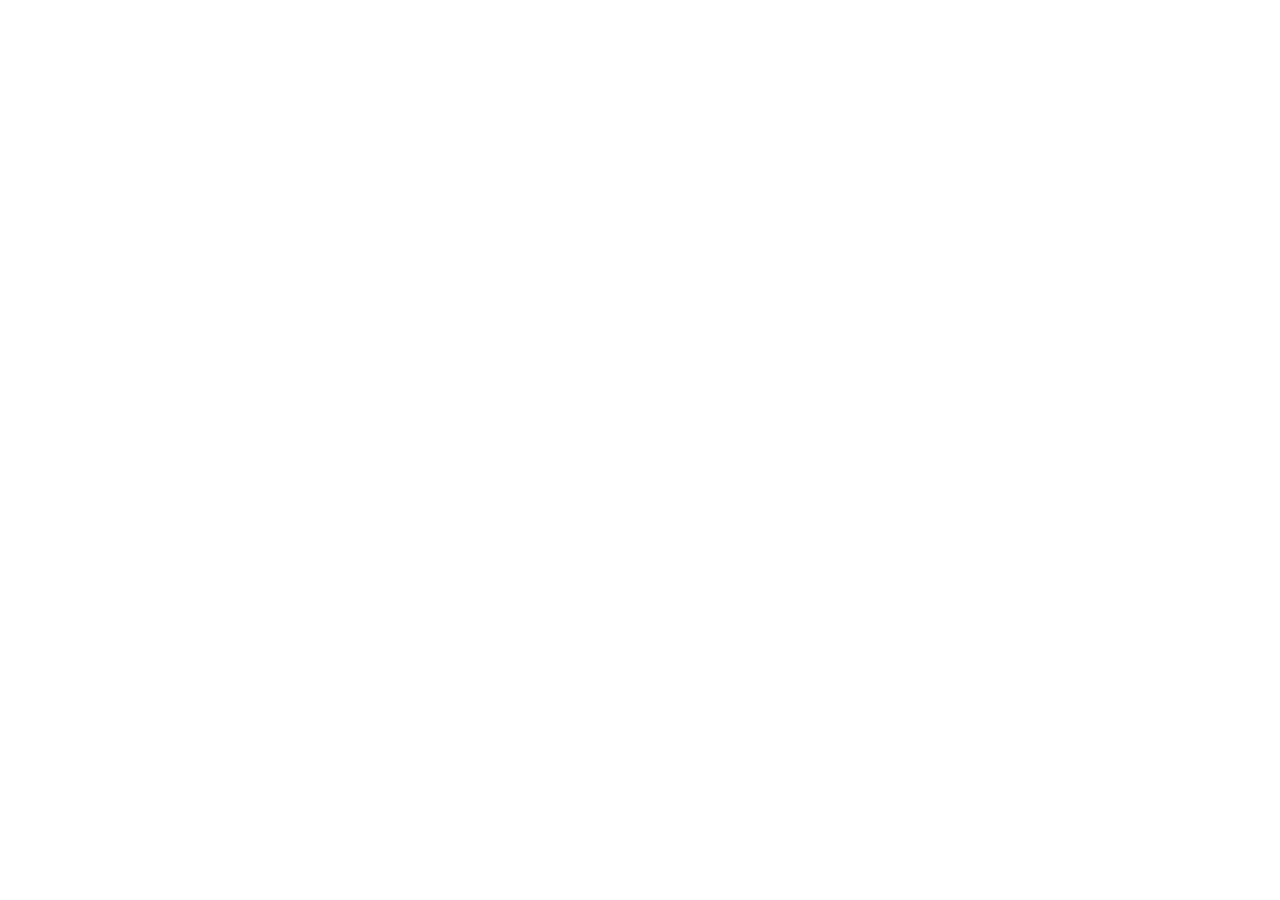
==== commit f894024c: "Forward the old /timeline/ links to /islamictimeline/ Co-Authored-By: Claude Fable 5.1 <noreply@anth" ====
--- a/index.html
+++ b/index.html
@@ -1 +1,20 @@
-<!DOCTYPE html><!--oLxugCcLqc2Xu7aHSPgr_--><html lang="en"><head><meta charSet="utf-8"/><meta name="viewport" content="width=device-width, initial-scale=1, maximum-scale=1, user-scalable=no"/><link rel="stylesheet" href="/timeline/_next/static/css/92e413d02b33b011.css" data-precedence="next"/><link rel="preload" as="script" fetchPriority="low" href="/timeline/_next/static/chunks/webpack-a45e9627d7bfe697.js"/><script src="/timeline/_next/static/chunks/c07ec81e-52dca014dcaebd83.js" async=""></script><script src="/timeline/_next/static/chunks/238-10d81cbb761058b5.js" async=""></script><script src="/timeline/_next/static/chunks/main-app-06b9ea1f7ef56d2b.js" async=""></script><script src="/timeline/_next/static/chunks/app/page-41805c051c1d5b4e.js" async=""></script><meta name="theme-color" media="(prefers-color-scheme: light)" content="#f3ecdd"/><meta name="theme-color" media="(prefers-color-scheme: dark)" content="#16140f"/><title>The Islamic Timeline, an instrument for fourteen centuries</title><meta name="description" content="An interactive vertical timeline of Islamic history: scroll back from today through scholars, books, empires, and battles, with dual Hijri/Gregorian dating, a synchronized historical atlas, comparison tools, and cited sources."/><meta property="og:title" content="The Islamic Timeline"/><meta property="og:description" content="Scroll back from today through fourteen centuries, scholars, books, empires, and battles on one honest scale, with Hijri/Gregorian dating, an atlas, and cited sources."/><meta property="og:image" content="https://aminehamlouchi.github.io/timeline/og.png"/><meta property="og:type" content="website"/><meta name="twitter:card" content="summary_large_image"/><meta name="twitter:title" content="The Islamic Timeline"/><meta name="twitter:description" content="An interactive instrument for exploring fourteen centuries of Islamic history."/><meta name="twitter:image" content="https://aminehamlouchi.github.io/timeline/og.png"/><link rel="icon" href="https://aminehamlouchi.github.io/timeline/favicon.svg"/><script src="/timeline/_next/static/chunks/polyfills-42372ed130431b0a.js" noModule=""></script></head><body><div hidden=""><!--$--><!--/$--></div><main class="relative h-dvh w-full overflow-hidden"><div data-testid="timeline-canvas" class="tl-canvas absolute inset-0 overflow-hidden " role="application" aria-label="Vertical timeline of Islamic history. Today at top; scroll down to travel into the past. Use arrow keys to pan, plus and minus to zoom, Home for today."><svg width="1200" height="800" class="block"><defs><pattern id="hatch" width="7" height="7" patternTransform="rotate(45)" patternUnits="userSpaceOnUse"><line x1="0" y1="0" x2="0" y2="7" stroke="var(--ink-faint)" stroke-width="0.75" opacity="0.5"></line></pattern><pattern id="hatch2" width="4.5" height="4.5" patternTransform="rotate(45)" patternUnits="userSpaceOnUse"><line x1="0" y1="0" x2="0" y2="4.5" stroke="var(--ink-faint)" stroke-width="0.7" opacity="0.55"></line></pattern></defs><g><rect x="0" y="654.8000000000001" width="1200" height="730.6" fill="var(--sand)" opacity="0.1"></rect><line x1="0" y1="1385.4" x2="1200" y2="1385.4" class="hairline" opacity="0.6"></line><text x="18" y="680.8000000000001" class="tl-label display" style="font-size:13px;fill:var(--ink-faint);letter-spacing:0.14em;text-transform:uppercase">Ottoman–Safavid–Mughal age</text></g><g><rect x="0" y="327.2" width="1200" height="327.6000000000001" fill="var(--ink)" opacity="0.025"></rect><line x1="0" y1="654.8000000000001" x2="1200" y2="654.8000000000001" class="hairline" opacity="0.6"></line><text x="18" y="353.2" class="tl-label display" style="font-size:13px;fill:var(--ink-faint);letter-spacing:0.14em;text-transform:uppercase">Reform &amp; colonial era</text></g><g><rect x="0" y="62" width="1200" height="265.2" fill="var(--sand)" opacity="0.1"></rect><line x1="0" y1="327.2" x2="1200" y2="327.2" class="hairline" opacity="0.6"></line><text x="18" y="88" class="tl-label display" style="font-size:13px;fill:var(--ink-faint);letter-spacing:0.14em;text-transform:uppercase">Contemporary era</text></g><g opacity="0.9"><line x1="526" y1="779.6" x2="546" y2="779.6" class="hairline"></line><text x="520" y="783.6" text-anchor="end" class="tl-label" style="font-size:11px;fill:var(--ink-faint)">1750</text></g><g opacity="0.45"><line x1="538" y1="753.6" x2="546" y2="753.6" class="hairline"></line></g><g opacity="0.45"><line x1="538" y1="727.6" x2="546" y2="727.6" class="hairline"></line></g><g opacity="0.45"><line x1="538" y1="701.6" x2="546" y2="701.6" class="hairline"></line></g><g opacity="0.45"><line x1="538" y1="675.6" x2="546" y2="675.6" class="hairline"></line></g><g opacity="0.9"><line x1="526" y1="649.6" x2="546" y2="649.6" class="hairline"></line><text x="520" y="653.6" text-anchor="end" class="tl-label" style="font-size:11px;fill:var(--ink-faint)">1800</text></g><g opacity="0.45"><line x1="538" y1="623.6" x2="546" y2="623.6" class="hairline"></line></g><g opacity="0.45"><line x1="538" y1="597.6" x2="546" y2="597.6" class="hairline"></line></g><g opacity="0.45"><line x1="538" y1="571.6" x2="546" y2="571.6" class="hairline"></line></g><g opacity="0.45"><line x1="538" y1="545.6" x2="546" y2="545.6" class="hairline"></line></g><g opacity="0.9"><line x1="526" y1="519.6" x2="546" y2="519.6" class="hairline"></line><text x="520" y="523.6" text-anchor="end" class="tl-label" style="font-size:11px;fill:var(--ink-faint)">1850</text></g><g opacity="0.45"><line x1="538" y1="493.6" x2="546" y2="493.6" class="hairline"></line></g><g opacity="0.45"><line x1="538" y1="467.6" x2="546" y2="467.6" class="hairline"></line></g><g opacity="0.45"><line x1="538" y1="441.6" x2="546" y2="441.6" class="hairline"></line></g><g opacity="0.45"><line x1="538" y1="415.6" x2="546" y2="415.6" class="hairline"></line></g><g opacity="0.9"><line x1="526" y1="389.6" x2="546" y2="389.6" class="hairline"></line><text x="520" y="393.6" text-anchor="end" class="tl-label" style="font-size:11px;fill:var(--ink-faint)">1900</text></g><g opacity="0.45"><line x1="538" y1="363.6" x2="546" y2="363.6" class="hairline"></line></g><g opacity="0.45"><line x1="538" y1="337.6" x2="546" y2="337.6" class="hairline"></line></g><g opacity="0.45"><line x1="538" y1="311.6" x2="546" y2="311.6" class="hairline"></line></g><g opacity="0.45"><line x1="538" y1="285.6" x2="546" y2="285.6" class="hairline"></line></g><g opacity="0.9"><line x1="526" y1="259.6" x2="546" y2="259.6" class="hairline"></line><text x="520" y="263.6" text-anchor="end" class="tl-label" style="font-size:11px;fill:var(--ink-faint)">1950</text></g><g opacity="0.45"><line x1="538" y1="233.6" x2="546" y2="233.6" class="hairline"></line></g><g opacity="0.45"><line x1="538" y1="207.6" x2="546" y2="207.6" class="hairline"></line></g><g opacity="0.45"><line x1="538" y1="181.60000000000002" x2="546" y2="181.60000000000002" class="hairline"></line></g><g opacity="0.45"><line x1="538" y1="155.60000000000002" x2="546" y2="155.60000000000002" class="hairline"></line></g><g opacity="0.9"><line x1="526" y1="129.60000000000002" x2="546" y2="129.60000000000002" class="hairline"></line><text x="520" y="133.60000000000002" text-anchor="end" class="tl-label" style="font-size:11px;fill:var(--ink-faint)">2000</text></g><g opacity="0.45"><line x1="538" y1="103.6" x2="546" y2="103.6" class="hairline"></line></g><g opacity="0.45"><line x1="538" y1="77.6" x2="546" y2="77.6" class="hairline"></line></g><g opacity="0.85"><line x1="558" y1="688.6" x2="572" y2="688.6" stroke="var(--gold)" stroke-width="1"></line><text x="561" y="700.6" class="tl-label" style="font-size:9.5px;fill:var(--gold)">1200<!-- --> AH</text></g><g opacity="0.85"><line x1="558" y1="436.40000000000003" x2="572" y2="436.40000000000003" stroke="var(--gold)" stroke-width="1"></line><text x="561" y="448.40000000000003" class="tl-label" style="font-size:9.5px;fill:var(--gold)">1300<!-- --> AH</text></g><g opacity="0.85"><line x1="558" y1="184.2" x2="572" y2="184.2" stroke="var(--gold)" stroke-width="1"></line><text x="561" y="196.2" class="tl-label" style="font-size:9.5px;fill:var(--gold)">1400<!-- --> AH</text></g><rect x="0" y="0" width="1200" height="62" fill="var(--bg)" opacity="0.62" pointer-events="none"></rect><line x1="552" y1="0" x2="552" y2="800" stroke="var(--line)" stroke-width="2.25" data-testid="central-line"></line><g><line x1="482" y1="62" x2="622" y2="62" stroke="var(--today)" stroke-width="2.5"></line><circle cx="552" cy="62" r="5.5" fill="var(--today)"></circle><text x="632" y="66" class="tl-label strong" style="fill:var(--today);font-size:12px;letter-spacing:0.16em">TODAY</text></g><g><g class="tl-item" role="button" tabindex="0" aria-label="Muḥammad ibn al-ʿUthaymīn, 1929 – 2001 CE · 1347 – 1421 AH" opacity="1"><rect x="657.5" y="125.7" width="5" height="187.2" rx="2.5" fill="var(--green)" opacity="0.82" stroke="none" stroke-width="0"></rect><circle cx="660" cy="312.9" r="4" fill="var(--green)" stroke="var(--green)" stroke-width="1.4"></circle><circle cx="660" cy="125.7" r="4" fill="var(--green)" stroke="var(--green)" stroke-width="1.4"></circle></g><g class="tl-item" role="button" tabindex="0" aria-label="ʿAbd al-ʿAzīz ibn Bāz, 1912 – 1999 CE · 1330 – 1420 AH" opacity="1"><rect x="687.5" y="130.9" width="5" height="226.20000000000002" rx="2.5" fill="var(--green)" opacity="0.82" stroke="none" stroke-width="0"></rect><circle cx="690" cy="357.1" r="4" fill="var(--green)" stroke="var(--green)" stroke-width="1.4"></circle><circle cx="690" cy="130.9" r="4" fill="var(--green)" stroke="var(--green)" stroke-width="1.4"></circle></g><g class="tl-item" role="button" tabindex="0" aria-label="Muḥammad Nāṣir al-Dīn al-Albānī, 1914 – 1999 CE · 1333 – 1420 AH" opacity="1"><rect x="717.5" y="130.9" width="5" height="221.00000000000003" rx="2.5" fill="var(--green)" opacity="0.82" stroke="none" stroke-width="0"></rect><circle cx="720" cy="351.90000000000003" r="4" fill="var(--green)" stroke="var(--green)" stroke-width="1.4"></circle><circle cx="720" cy="130.9" r="4" fill="var(--green)" stroke="var(--green)" stroke-width="1.4"></circle></g><g class="tl-item" role="button" tabindex="0" aria-label="Hamka (Haji Abdul Malik Karim Amrullah), 1908 – 1981 CE · ≈ 1326 – 1401 AH (calc.)" opacity="1"><rect x="747.5" y="177.7" width="5" height="189.8" rx="2.5" fill="var(--green)" opacity="0.82" stroke="none" stroke-width="0"></rect><circle cx="750" cy="367.5" r="4" fill="var(--green)" stroke="var(--green)" stroke-width="1.4"></circle><circle cx="750" cy="177.7" r="4" fill="var(--green)" stroke="var(--green)" stroke-width="1.4"></circle></g><g class="tl-item" role="button" tabindex="0" aria-label="Abū al-Aʿlā Mawdūdī, 1903 – 1979 CE · ≈ 1321 – 1399 AH (calc.)" opacity="1"><rect x="777.5" y="182.9" width="5" height="197.6" rx="2.5" fill="var(--green)" opacity="0.82" stroke="none" stroke-width="0"></rect><circle cx="780" cy="380.5" r="4" fill="var(--green)" stroke="var(--green)" stroke-width="1.4"></circle><circle cx="780" cy="182.9" r="4" fill="var(--green)" stroke="var(--green)" stroke-width="1.4"></circle></g><g class="tl-item" role="button" tabindex="0" aria-label="Muḥammad al-Ṭāhir ibn ʿĀshūr, 1879 – 1973 CE · ≈ 1296 – 1393 AH (calc.)" opacity="1"><rect x="807.5" y="198.5" width="5" height="244.40000000000003" rx="2.5" fill="var(--green)" opacity="0.82" stroke="none" stroke-width="0"></rect><circle cx="810" cy="442.90000000000003" r="4" fill="var(--green)" stroke="var(--green)" stroke-width="1.4"></circle><circle cx="810" cy="198.5" r="4" fill="var(--green)" stroke="var(--green)" stroke-width="1.4"></circle></g><g class="tl-item" role="button" tabindex="0" aria-label="Muḥammad ʿAbduh, 1849 – 1905 CE · 1266 – 1323 AH" opacity="1"><rect x="657.5" y="375.3" width="5" height="145.60000000000008" rx="2.5" fill="var(--green)" opacity="0.82" stroke="none" stroke-width="0"></rect><circle cx="660" cy="520.9000000000001" r="4" fill="var(--green)" stroke="var(--green)" stroke-width="1.4"></circle><circle cx="660" cy="375.3" r="4" fill="var(--green)" stroke="var(--green)" stroke-width="1.4"></circle></g><g class="tl-item" role="button" tabindex="0" aria-label="al-Shawkānī, 1759 – 1834 CE · 1173 – 1250 AH" opacity="1"><rect x="657.5" y="559.9000000000001" width="5" height="194.9999999999999" rx="2.5" fill="var(--green)" opacity="0.82" stroke="none" stroke-width="0"></rect><circle cx="660" cy="754.9" r="4" fill="var(--green)" stroke="var(--green)" stroke-width="1.4"></circle><circle cx="660" cy="559.9000000000001" r="4" fill="var(--green)" stroke="var(--green)" stroke-width="1.4"></circle></g><g class="tl-item" role="button" tabindex="0" aria-label="ʿUthmān dan Fodio, 1754 – 1817 CE · 1168 – 1232 AH" opacity="1"><rect x="686.75" y="604.1" width="6.5" height="163.79999999999995" rx="3.25" fill="var(--green)" opacity="0.82" stroke="none" stroke-width="0"></rect><circle cx="690" cy="767.9" r="4.75" fill="var(--green)" stroke="var(--green)" stroke-width="1.4"></circle><circle cx="690" cy="604.1" r="4.75" fill="var(--green)" stroke="var(--green)" stroke-width="1.4"></circle><text x="700.25" y="704" text-anchor="start" class="tl-label strong" style="font-size:13.4px">ʿUthmān dan Fodio</text></g><g class="tl-item" role="button" tabindex="0" aria-label="Aḥmad al-Tijānī, 1735 – 1815 CE · ≈ 1148 – 1230 AH (calc.)" opacity="1"><rect x="717.5" y="609.3000000000001" width="5" height="208" rx="2.5" fill="var(--green)" opacity="0.82" stroke="none" stroke-width="0"></rect><circle cx="720" cy="817.3000000000001" r="4" fill="var(--green)" stroke="var(--green)" stroke-width="1.4"></circle><circle cx="720" cy="609.3000000000001" r="4" fill="var(--green)" stroke="var(--green)" stroke-width="1.4"></circle></g><g class="tl-item" role="button" tabindex="0" aria-label="Muḥammad ibn ʿAbd al-Wahhāb, 1703 – 1792 CE · 1115 – 1206 AH" opacity="1"><rect x="746.75" y="669.1" width="6.5" height="231.39999999999998" rx="3.25" fill="var(--green)" opacity="0.82" stroke="none" stroke-width="0"></rect><circle cx="750" cy="900.5" r="4.75" fill="var(--green)" stroke="var(--green)" stroke-width="1.4"></circle><circle cx="750" cy="669.1" r="4.75" fill="var(--green)" stroke="var(--green)" stroke-width="1.4"></circle><text x="760.25" y="780.55" text-anchor="start" class="tl-label strong" style="font-size:13.4px">Muḥammad ibn ʿAbd al-Wahhāb</text></g><g class="tl-item" role="button" tabindex="0" aria-label="Shāh Walīullāh al-Dihlawī, 1703 – 1762 CE · 1114 – 1176 AH" opacity="1"><rect x="776.75" y="747.1" width="6.5" height="153.39999999999998" rx="3.25" fill="var(--green)" opacity="0.82" stroke="none" stroke-width="0"></rect><circle cx="780" cy="900.5" r="4.75" fill="var(--green)" stroke="var(--green)" stroke-width="1.4"></circle><circle cx="780" cy="747.1" r="4.75" fill="var(--green)" stroke="var(--green)" stroke-width="1.4"></circle><text x="790.25" y="833.55" text-anchor="start" class="tl-label strong" style="font-size:13.4px">Shāh Walīullāh al-Dihlawī</text></g><g class="tl-item" role="button" tabindex="0" aria-label="Isaac Newton, 1643 – 1727 CE · ≈ 1053 – 1139 AH (calc.)" opacity="1"><rect x="657.5" y="838.1" width="5" height="218.39999999999998" rx="2.5" fill="var(--teal)" opacity="0.82" stroke="none" stroke-width="0"></rect><circle cx="660" cy="1056.5" r="4" fill="var(--teal)" stroke="var(--teal)" stroke-width="1.4"></circle><circle cx="660" cy="838.1" r="4" fill="var(--teal)" stroke="var(--teal)" stroke-width="1.4"></circle></g><g class="tl-item" role="button" tabindex="0" aria-label="Mullā Ṣadrā, c. 1571 – c. 1640 CE · ≈ 979 – 1050 AH (calc.)" opacity="1"><rect x="687.5" y="1064.3000000000002" width="5" height="179.39999999999986" rx="2.5" fill="var(--green)" opacity="0.82" stroke="none" stroke-width="0"></rect><circle cx="690" cy="1243.7" r="4" fill="var(--bg)" stroke="var(--green)" stroke-width="1.4"></circle><circle cx="690" cy="1064.3000000000002" r="4" fill="var(--bg)" stroke="var(--green)" stroke-width="1.4"></circle></g><g class="tl-item" role="button" tabindex="0" aria-label="Aḥmad Bābā al-Timbuktī, 1556 – 1627 CE · 963 – 1036 AH" opacity="1"><rect x="657.5" y="1098.1000000000001" width="5" height="184.5999999999999" rx="2.5" fill="var(--green)" opacity="0.82" stroke="none" stroke-width="0"></rect><circle cx="660" cy="1282.7" r="4" fill="var(--green)" stroke="var(--green)" stroke-width="1.4"></circle><circle cx="660" cy="1098.1000000000001" r="4" fill="var(--green)" stroke="var(--green)" stroke-width="1.4"></circle></g><g class="tl-item" role="button" tabindex="0" aria-label="Ḥujjat Allāh al-Bāligha, c. 1755 CE · ≈ 1168 AH (calc.)" transform="translate(602, 765.3000000000001)" opacity="1"><g><path d="M-5.3999999999999995,-3.375 Q0,-5.625 5.3999999999999995,-3.375 L5.3999999999999995,3.375 Q0,1.125 -5.3999999999999995,3.375 Z" fill="var(--bg)" stroke="var(--gold)" stroke-width="1.3"></path><line x1="0" y1="-4.5" x2="0" y2="2.025" stroke="var(--gold)" stroke-width="0.9"></line></g><text x="0" y="-7.5" text-anchor="middle" class="tl-label" style="font-size:9px;fill:var(--ink-faint)">≈</text></g><g class="tl-item" role="button" tabindex="0" aria-label="Kitāb al-Tawḥīd, c. 1740 CE · ≈ 1153 AH (calc.)" transform="translate(602, 804.3000000000001)" opacity="1"><g><path d="M-5.3999999999999995,-3.375 Q0,-5.625 5.3999999999999995,-3.375 L5.3999999999999995,3.375 Q0,1.125 -5.3999999999999995,3.375 Z" fill="var(--bg)" stroke="var(--gold)" stroke-width="1.3"></path><line x1="0" y1="-4.5" x2="0" y2="2.025" stroke="var(--gold)" stroke-width="0.9"></line></g><text x="0" y="-7.5" text-anchor="middle" class="tl-label" style="font-size:9px;fill:var(--ink-faint)">≈</text></g><g class="tl-item" role="button" tabindex="0" aria-label="al-Fatāwā al-ʿĀlamgīriyya, 1667–1675 CE · ≈ 1078 AH (calc.)" transform="translate(602, 994.1)" opacity="1"><g><path d="M-5.3999999999999995,-3.375 Q0,-5.625 5.3999999999999995,-3.375 L5.3999999999999995,3.375 Q0,1.125 -5.3999999999999995,3.375 Z" fill="var(--bg)" stroke="var(--gold)" stroke-width="1.3"></path><line x1="0" y1="-4.5" x2="0" y2="2.025" stroke="var(--gold)" stroke-width="0.9"></line></g><text x="0" y="-7.5" text-anchor="middle" class="tl-label" style="font-size:9px;fill:var(--ink-faint)">≈</text></g><g class="tl-item" role="button" tabindex="0" aria-label="Iranian Revolution, 1979 CE · 1399 AH" opacity="1"><rect x="433" y="184.2" width="18" height="4" rx="6" fill="var(--lapis)" opacity="0.13" stroke="var(--lapis)" stroke-opacity="0.55" stroke-width="1.1"></rect></g><g class="tl-item" role="button" tabindex="0" aria-label="Partition of India; creation of Pakistan, 1947 CE · 1366 AH" opacity="1"><rect x="433" y="267.4" width="18" height="4" rx="6" fill="var(--lapis)" opacity="0.13" stroke="var(--lapis)" stroke-opacity="0.55" stroke-width="1.1"></rect></g><g class="tl-item" role="button" tabindex="0" aria-label="Kingdom of Saudi Arabia proclaimed, 1932 CE · 1351 AH" opacity="1"><rect x="433" y="306.4" width="18" height="4" rx="6" fill="var(--lapis)" opacity="0.13" stroke="var(--lapis)" stroke-opacity="0.55" stroke-width="1.1"></rect></g><g class="tl-item" role="button" tabindex="0" aria-label="Ottoman Empire, c. 1299 – 1922 CE · ≈ 698 – 1341 AH (calc.)" opacity="1"><rect x="428" y="331.1" width="28" height="1619.8000000000002" rx="6" fill="var(--lapis)" opacity="0.13" stroke="var(--lapis)" stroke-opacity="0.55" stroke-width="1.1" stroke-dasharray="4 3"></rect><text transform="translate(442, 565.55) rotate(90)" text-anchor="middle" class="tl-label display" style="font-size:15px;fill:var(--lapis);letter-spacing:0.09em">Ottoman Empire</text></g><g class="tl-item" role="button" tabindex="0" aria-label="Aceh Sultanate, c. 1496 – 1903 CE · ≈ 901 – 1321 AH (calc.)" opacity="1"><rect x="401" y="380.5" width="18" height="1058.2" rx="6" fill="var(--lapis)" opacity="0.13" stroke="var(--lapis)" stroke-opacity="0.55" stroke-width="1.1" stroke-dasharray="4 3"></rect><text transform="translate(410, 590.25) rotate(90)" text-anchor="middle" class="tl-label display" style="font-size:13.6px;fill:var(--lapis);letter-spacing:0.09em">Aceh Sultanate</text></g><g class="tl-item" role="button" tabindex="0" aria-label="Sokoto Caliphate, 1804 – 1903 CE · ≈ 1218 – 1321 AH (calc.)" opacity="1"><rect x="369" y="380.5" width="18" height="257.4" rx="6" fill="var(--lapis)" opacity="0.13" stroke="var(--lapis)" stroke-opacity="0.55" stroke-width="1.1"></rect><text transform="translate(378, 509.2) rotate(90)" text-anchor="middle" class="tl-label display" style="font-size:13.6px;fill:var(--lapis);letter-spacing:0.09em">Sokoto Caliphate</text></g><g class="tl-item" role="button" tabindex="0" aria-label="Mughal Empire, 1526 – 1857 CE · 932 – 1274 AH" opacity="1"><rect x="332" y="500.1" width="28" height="860.6" rx="6" fill="var(--lapis)" opacity="0.13" stroke="var(--lapis)" stroke-opacity="0.55" stroke-width="1.1"></rect><text transform="translate(346, 650.05) rotate(90)" text-anchor="middle" class="tl-label display" style="font-size:15px;fill:var(--lapis);letter-spacing:0.09em">Mughal Empire</text></g><g class="tl-item" role="button" tabindex="0" aria-label="Safavid Empire, 1501 – 1736 CE · ≈ 907 – 1149 AH (calc.)" opacity="1"><rect x="366.5" y="814.7" width="23" height="611" rx="6" fill="var(--lapis)" opacity="0.13" stroke="var(--lapis)" stroke-opacity="0.55" stroke-width="1.1"></rect></g><g class="tl-item" role="button" tabindex="0" aria-label="1948 war &amp; the establishment of Israel, 1948 CE · ≈ 1367 AH (calc.)" transform="translate(498, 263.5)" opacity="1"><rect x="-4.5" y="-4.5" width="9" height="9" transform="rotate(45)" fill="var(--brick)" stroke="var(--brick)" stroke-width="1.5"></rect></g><g class="tl-item" role="button" tabindex="0" aria-label="Abolition of the Ottoman caliphate, 1924 CE · 1342 AH" transform="translate(498, 326.65833333333353)" opacity="1"><rect x="-7" y="-7" width="14" height="14" transform="rotate(45)" fill="var(--brick)" stroke="var(--brick)" stroke-width="1.5"></rect><text x="-15" y="4" text-anchor="end" class="tl-label strong " style="font-size:14.5px">Abolition of the Ottoman caliphate</text></g><g class="tl-item" role="button" tabindex="0" aria-label="Indian Rebellion; end of the Mughals, 1857 – 1858 CE · 1273 – 1275 AH" transform="translate(498, 500.1)" opacity="1"><rect x="-5.5" y="-5.5" width="11" height="11" transform="rotate(45)" fill="var(--brick)" stroke="var(--brick)" stroke-width="1.5"></rect><text x="-13.5" y="4" text-anchor="end" class="tl-label strong " style="font-size:13.7px">Indian Rebellion; end of the Mugh…</text></g><g class="tl-item" role="button" tabindex="0" aria-label="Napoleon&#x27;s expedition to Egypt, 1798 – 1801 CE · 1213 – 1216 AH" transform="translate(498, 653.5)" opacity="1"><rect x="-5.5" y="-5.5" width="11" height="11" transform="rotate(45)" fill="var(--brick)" stroke="var(--brick)" stroke-width="1.5"></rect><text x="-13.5" y="4" text-anchor="end" class="tl-label strong " style="font-size:13.7px">Napoleon&#x27;s expedition to Egypt</text></g><g class="tl-item" role="button" tabindex="0" aria-label="Battle of Plassey, 1757 CE · 1170 AH" transform="translate(498, 760.2083333333336)" opacity="1"><rect x="-4.5" y="-4.5" width="9" height="9" transform="rotate(45)" fill="var(--brick)" stroke="var(--brick)" stroke-width="1.5"></rect></g><g class="tl-item" role="button" tabindex="0" aria-label="Battle of Vienna, 1683 CE · 1094 AH" transform="translate(498, 951.9583333333336)" opacity="1"><rect x="-5.5" y="-5.5" width="11" height="11" transform="rotate(45)" fill="var(--brick)" stroke="var(--brick)" stroke-width="1.5"></rect><text x="-13.5" y="4" text-anchor="end" class="tl-label strong " style="font-size:13.7px">Battle of Vienna</text></g><g class="tl-item" role="button" tabindex="0" aria-label="Suez Canal opens, 1869 CE · 1286 AH" transform="translate(632, 468.90000000000003)" opacity="1"><circle r="4.5" fill="var(--plum)" stroke="var(--plum)" stroke-width="1.3"></circle></g><g class="tl-item" role="button" tabindex="0" aria-label="Müteferrika press in Istanbul, 1727 CE · 1139 AH" transform="translate(632, 838.1)" opacity="1"><circle r="4.5" fill="var(--plum)" stroke="var(--plum)" stroke-width="1.3"></circle></g><g class="tl-item" role="button" tabindex="0" aria-label="Taj Mahal, 1632–1653 – present CE · 1041 AH – present" transform="translate(632, 1085.1)" opacity="1"><g><path d="M-5.5,4.4 L-5.5,0 A5.5,5.5 0 0 1 5.5,0 L5.5,4.4 Z" fill="var(--bg)" stroke="var(--plum)" stroke-width="1.3"></path></g><text x="0" y="-8.5" text-anchor="middle" class="tl-label" style="font-size:9px;fill:var(--ink-faint)">≈</text><text x="13.5" y="4" text-anchor="start" class="tl-label strong " style="font-size:13.7px">Taj Mahal</text></g><g class="tl-item" role="button" tabindex="0" aria-label="Berlin Conference; the Scramble for Africa, 1884 – 1885 CE · ≈ 1301 – 1302 AH (calc.)" transform="translate(248, 429.90000000000003)" opacity="1"><circle r="4.5" fill="var(--slate)" stroke="var(--slate)" stroke-width="1.3"></circle></g><g class="tl-item" role="button" tabindex="0" aria-label="French Revolution, 1789 CE · ≈ 1203 AH (calc.)" transform="translate(248, 676.9)" opacity="1"><circle r="4.5" fill="var(--slate)" stroke="var(--slate)" stroke-width="1.3"></circle></g><g class="tl-item" role="button" tabindex="0" aria-label="Industrial Revolution, c. 1760 – c. 1840 CE · ≈ 1173 – 1256 AH (calc.)" transform="translate(248, 752.3000000000001)" opacity="1"><circle r="4.5" fill="var(--bg)" stroke="var(--slate)" stroke-width="1.3"></circle><text x="0" y="-7.5" text-anchor="middle" class="tl-label" style="font-size:9px;fill:var(--ink-faint)">≈</text></g><g class="tl-item" role="button" tabindex="0" aria-label="Ḥanafī school, c. 767 – present CE · ≈ 150 AH (calc.) – present" opacity="0.92"><rect x="785" y="62" width="6" height="3272.1" rx="3" fill="var(--green)" opacity="0.16" stroke="var(--green)" stroke-opacity="0.5" stroke-width="0.9" stroke-dasharray="4 3"></rect><line x1="788" y1="62" x2="788" y2="52" stroke="var(--green)" stroke-width="1.4" stroke-dasharray="2 3"></line><text transform="translate(788, 431) rotate(90)" text-anchor="middle" class="tl-label display" style="font-size:10.5px;fill:var(--green);letter-spacing:0.04em">Ḥanafī school</text></g><g class="tl-item" role="button" tabindex="0" aria-label="Mālikī school, c. 795 – present CE · ≈ 179 AH (calc.) – present" opacity="0.92"><rect x="806" y="62" width="6" height="3199.3" rx="3" fill="var(--green)" opacity="0.16" stroke="var(--green)" stroke-opacity="0.5" stroke-width="0.9" stroke-dasharray="4 3"></rect><line x1="809" y1="62" x2="809" y2="52" stroke="var(--green)" stroke-width="1.4" stroke-dasharray="2 3"></line><text transform="translate(809, 431) rotate(90)" text-anchor="middle" class="tl-label display" style="font-size:10.5px;fill:var(--green);letter-spacing:0.04em">Mālikī school</text></g><g class="tl-item" role="button" tabindex="0" aria-label="Shāfiʿī school, c. 820 – present CE · ≈ 205 AH (calc.) – present" opacity="0.92"><rect x="827" y="62" width="6" height="3134.3" rx="3" fill="var(--green)" opacity="0.16" stroke="var(--green)" stroke-opacity="0.5" stroke-width="0.9" stroke-dasharray="4 3"></rect><line x1="830" y1="62" x2="830" y2="52" stroke="var(--green)" stroke-width="1.4" stroke-dasharray="2 3"></line><text transform="translate(830, 431) rotate(90)" text-anchor="middle" class="tl-label display" style="font-size:10.5px;fill:var(--green);letter-spacing:0.04em">Shāfiʿī school</text></g><g class="tl-item" role="button" tabindex="0" aria-label="Ḥanbalī school, c. 855 – present CE · ≈ 241 AH (calc.) – present" opacity="0.92"><rect x="848" y="62" width="6" height="3043.3" rx="3" fill="var(--green)" opacity="0.16" stroke="var(--green)" stroke-opacity="0.5" stroke-width="0.9" stroke-dasharray="4 3"></rect><line x1="851" y1="62" x2="851" y2="52" stroke="var(--green)" stroke-width="1.4" stroke-dasharray="2 3"></line><text transform="translate(851, 431) rotate(90)" text-anchor="middle" class="tl-label display" style="font-size:10.5px;fill:var(--green);letter-spacing:0.04em">Ḥanbalī school</text></g><g class="tl-item" role="button" tabindex="0" aria-label="Ashʿarī theology, c. 936 – present CE · ≈ 324 AH (calc.) – present" opacity="0.92"><rect x="869" y="62" width="6" height="2832.7000000000003" rx="3" fill="var(--lapis)" opacity="0.16" stroke="var(--lapis)" stroke-opacity="0.5" stroke-width="0.9" stroke-dasharray="4 3"></rect><line x1="872" y1="62" x2="872" y2="52" stroke="var(--lapis)" stroke-width="1.4" stroke-dasharray="2 3"></line><text transform="translate(872, 431) rotate(90)" text-anchor="middle" class="tl-label display" style="font-size:10.5px;fill:var(--lapis);letter-spacing:0.04em">Ashʿarī theology</text></g><g class="tl-item" role="button" tabindex="0" aria-label="Sunni Islam (Ahl al-Sunna), c. 632 – present CE · ≈ 11 AH (calc.) – present" opacity="0.92"><rect x="869" y="62" width="6" height="3623.1" rx="3" fill="var(--brick)" opacity="0.16" stroke="var(--brick)" stroke-opacity="0.5" stroke-width="0.9" stroke-dasharray="4 3"></rect><line x1="872" y1="62" x2="872" y2="52" stroke="var(--brick)" stroke-width="1.4" stroke-dasharray="2 3"></line><text transform="translate(872, 431) rotate(90)" text-anchor="middle" class="tl-label display" style="font-size:12px;fill:var(--brick);letter-spacing:0.04em">Sunni Islam (Ahl al-Sunna)</text></g><g class="tl-item" role="button" tabindex="0" aria-label="Shīʿī Islam (Shīʿat ʿAlī), c. 632 – present CE · ≈ 11 AH (calc.) – present" opacity="0.92"><rect x="848" y="62" width="6" height="3623.1" rx="3" fill="var(--brick)" opacity="0.16" stroke="var(--brick)" stroke-opacity="0.5" stroke-width="0.9" stroke-dasharray="4 3"></rect><line x1="851" y1="62" x2="851" y2="52" stroke="var(--brick)" stroke-width="1.4" stroke-dasharray="2 3"></line><text transform="translate(851, 431) rotate(90)" text-anchor="middle" class="tl-label display" style="font-size:12px;fill:var(--brick);letter-spacing:0.04em">Shīʿī Islam (Shīʿat ʿAlī)</text></g><g class="tl-item" role="button" tabindex="0" aria-label="Aurangzeb ʿĀlamgīr, 1618 – 1707 CE · ≈ 1027 – 1119 AH (calc.)" opacity="1"><rect x="463.5" y="890.1" width="5" height="231.39999999999998" rx="2.5" fill="var(--lapis)" opacity="0.82" stroke="none" stroke-width="0"></rect><circle cx="466" cy="1121.5" r="4" fill="var(--lapis)" stroke="var(--lapis)" stroke-width="1.4"></circle><circle cx="466" cy="890.1" r="4" fill="var(--lapis)" stroke="var(--lapis)" stroke-width="1.4"></circle></g><g class="tl-item" role="button" tabindex="0" aria-label="Shah ʿAbbās I, 1571 – 1629 CE · ≈ 979 – 1038 AH (calc.)" opacity="1"><rect x="451.5" y="1092.9" width="5" height="150.79999999999995" rx="2.5" fill="var(--lapis)" opacity="0.82" stroke="none" stroke-width="0"></rect><circle cx="454" cy="1243.7" r="4" fill="var(--lapis)" stroke="var(--lapis)" stroke-width="1.4"></circle><circle cx="454" cy="1092.9" r="4" fill="var(--lapis)" stroke="var(--lapis)" stroke-width="1.4"></circle></g><g class="tl-item" transform="translate(248, 288.2)" role="button" tabindex="0" aria-label="2 items around 1939, zoom in"><circle r="10" fill="var(--bg-raised)" stroke="var(--ink-faint)" stroke-width="1.2" stroke-dasharray="3 2"></circle><text y="4" text-anchor="middle" class="tl-label strong" style="font-size:10.5px">2</text></g><g class="tl-item" transform="translate(248, 349.3)" role="button" tabindex="0" aria-label="2 items around 1916, zoom in"><circle r="10" fill="var(--bg-raised)" stroke="var(--ink-faint)" stroke-width="1.2" stroke-dasharray="3 2"></circle><text y="4" text-anchor="middle" class="tl-label strong" style="font-size:10.5px">2</text></g></g></svg></div><header class="pointer-events-none fixed inset-x-0 top-0 z-40 flex items-start justify-between gap-3 px-4 pt-3 sm:px-5"><div class="pointer-events-auto shrink-0 select-none"><h1 class="font-display whitespace-nowrap text-[16px] font-semibold leading-tight tracking-wide sm:text-[19px]" style="color:var(--ink)">The Islamic Timeline</h1><p class="font-arabic hidden text-[15px] leading-tight sm:block" style="color:var(--ink-soft)" dir="rtl" lang="ar">الخطّ الزمني للتاريخ الإسلامي</p></div><nav class="pointer-events-auto flex flex-wrap items-center justify-end gap-1.5" aria-label="Application controls"><button class="btn" style="border-color:var(--gold);color:var(--gold)" data-testid="support-button" aria-label="Support this project">♥ <span class="hidden sm:inline">Support</span></button><button class="btn" aria-keyshortcuts="Meta+K" aria-label="Search">⌕ <span class="hidden sm:inline">Search</span> <kbd class="badge hidden sm:inline">⌘K</kbd></button><button class="btn" aria-label="Suggest a record" title="Suggest a record">＋ <span class="hidden sm:inline">Suggest</span></button><button class="btn" aria-pressed="false" aria-label="Filters">⚙ <span class="hidden sm:inline">Filters</span></button><button class="btn" aria-pressed="false" disabled="" style="opacity:0.55" aria-label="Compare">⇄<!-- --> <span class="hidden sm:inline">Compare</span></button><button class="btn" aria-pressed="false" aria-label="Atlas">⌖ <span class="hidden sm:inline">Atlas</span></button><button class="btn hidden sm:inline-flex" aria-pressed="false">Legend</button><button class="btn" aria-label="Theme: auto. Click to change." title="Theme: auto">◑</button><button class="btn hidden sm:inline-flex" aria-label="Keyboard shortcuts and help">?</button><a class="btn hidden sm:inline-flex" href="./methodology/">Methodology</a></nav></header><div class="panel pointer-events-none fixed left-4 top-1/2 z-30 hidden -translate-y-1/2 px-4 py-3 sm:block" aria-live="polite" aria-atomic="true" data-testid="year-indicator"><div class="font-display text-[26px] font-semibold leading-none" style="color:var(--today)">Today</div><div class="mt-1.5 text-[12px]" style="color:var(--ink-soft)">6 July 2026</div><div class="text-[12px]" style="color:var(--ink-soft)">≈ <!-- -->20<!-- --> <!-- -->Muḥarram<!-- --> <!-- -->1448<!-- --> AH<!-- --> <span style="color:var(--ink-faint)">(calc.)</span></div></div><div class="pointer-events-none fixed left-1/2 top-14 z-30 -translate-x-1/2 sm:hidden"><div class="panel px-3 py-1 text-center" style="border-radius:999px" aria-live="polite"><span class="font-display text-[15px] font-semibold" style="color:var(--ink)">1896 CE</span><span class="ml-1.5 text-[11px]" style="color:var(--gold)">≈ <!-- -->1314<!-- --> AH</span></div></div><button class="btn fade-up fixed left-1/2 top-[6.5rem] z-30 -translate-x-1/2 sm:top-16" style="border-color:var(--gold);color:var(--gold)" data-testid="return-to-today">↑ Return to today</button><div class="panel fixed bottom-4 left-4 z-30 flex items-center gap-1 px-2 py-1.5 " role="group" aria-label="Zoom"><button class="btn" style="padding:3px 9px" aria-label="Zoom out">−</button><div class="flex flex-col items-stretch"><button aria-pressed="false" class="rounded px-2 py-[1px] text-left text-[10.5px] leading-[1.5] transition-colors" style="color:var(--ink-faint);font-weight:400">Millennium</button><button aria-pressed="true" class="rounded px-2 py-[1px] text-left text-[10.5px] leading-[1.5] transition-colors" style="color:var(--gold);font-weight:650">Century</button><button aria-pressed="false" class="rounded px-2 py-[1px] text-left text-[10.5px] leading-[1.5] transition-colors" style="color:var(--ink-faint);font-weight:400">Decade</button><button aria-pressed="false" class="rounded px-2 py-[1px] text-left text-[10.5px] leading-[1.5] transition-colors" style="color:var(--ink-faint);font-weight:400">Year</button><button aria-pressed="false" class="rounded px-2 py-[1px] text-left text-[10.5px] leading-[1.5] transition-colors" style="color:var(--ink-faint);font-weight:400">Detail</button></div><button class="btn" style="padding:3px 9px" aria-label="Zoom in">+</button></div><div class="fixed bottom-2 right-2 top-14 z-30 hidden w-7 cursor-pointer sm:block" role="slider" aria-label="Era navigation rail, click to jump through history" aria-valuemin="-4400" aria-valuemax="2026" aria-valuenow="1896" aria-orientation="vertical" tabindex="0" data-testid="year-rail"><svg width="28" height="600" class="block overflow-visible"><rect x="10" y="413.25863678804853" width="8" height="112.04481792717081" rx="2" fill="var(--sand)" opacity="0.5"><title>Earliest prophets عليهم السلام, undated</title></rect><rect x="10" y="198.5060690943044" width="8" height="214.75256769374414" rx="2" fill="var(--ink)" opacity="0.14"><title>Era of the prophets, traditional dating</title></rect><rect x="10" y="135.94771241830065" width="8" height="62.55835667600374" rx="2" fill="var(--sand)" opacity="0.5"><title>ʿĪsā عليه السلام &amp; the fatra</title></rect><rect x="10" y="130.15873015873015" width="8" height="5.788982259570503" rx="2" fill="var(--ink)" opacity="0.14"><title>Prophetic era</title></rect><rect x="10" y="127.45098039215686" width="8" height="2.7077497665732864" rx="2" fill="var(--sand)" opacity="0.5"><title>Rashidun era</title></rect><rect x="10" y="119.14098972922503" width="8" height="8.309990662931838" rx="2" fill="var(--ink)" opacity="0.14"><title>Umayyad era</title></rect><rect x="10" y="71.70868347338936" width="8" height="47.43230625583567" rx="2" fill="var(--sand)" opacity="0.5"><title>Abbasid era</title></rect><rect x="10" y="47.525676937441645" width="8" height="24.18300653594771" rx="2" fill="var(--ink)" opacity="0.14"><title>Mamluks &amp; successor states</title></rect><rect x="10" y="21.288515406162464" width="8" height="26.23716153127918" rx="2" fill="var(--sand)" opacity="0.5"><title>Ottoman–Safavid–Mughal age</title></rect><rect x="10" y="9.523809523809524" width="8" height="11.76470588235294" rx="2" fill="var(--ink)" opacity="0.14"><title>Reform &amp; colonial era</title></rect><rect x="10" y="0" width="8" height="9.523809523809524" rx="2" fill="var(--sand)" opacity="0.5"><title>Contemporary era</title></rect><circle cx="14" cy="581.3258636788048" r="1.6" fill="var(--gold)" opacity="0.9"></circle><circle cx="14" cy="543.9775910364145" r="1.6" fill="var(--gold)" opacity="0.9"></circle><circle cx="14" cy="366.57329598506067" r="1.6" fill="var(--gold)" opacity="0.9"></circle><circle cx="14" cy="310.55088702147526" r="1.6" fill="var(--gold)" opacity="0.9"></circle><circle cx="14" cy="187.95518207282913" r="1.6" fill="var(--gold)" opacity="0.9"></circle><circle cx="14" cy="133.0532212885154" r="1.6" fill="var(--gold)" opacity="0.9"></circle><circle cx="14" cy="131.1858076563959" r="1.6" fill="var(--gold)" opacity="0.9"></circle><circle cx="14" cy="131.0924369747899" r="1.6" fill="var(--gold)" opacity="0.9"></circle><circle cx="14" cy="130.90569561157795" r="1.6" fill="var(--gold)" opacity="0.9"></circle><circle cx="14" cy="130.3454715219421" r="1.6" fill="var(--gold)" opacity="0.9"></circle><circle cx="14" cy="132.81979458450047" r="1.6" fill="var(--gold)" opacity="0.9"></circle><circle cx="14" cy="131.83940242763774" r="1.6" fill="var(--gold)" opacity="0.9"></circle><circle cx="14" cy="131.65266106442576" r="1.6" fill="var(--gold)" opacity="0.9"></circle><circle cx="14" cy="130.29878618113912" r="1.6" fill="var(--gold)" opacity="0.9"></circle><circle cx="14" cy="120.72829131652661" r="1.6" fill="var(--gold)" opacity="0.9"></circle><circle cx="14" cy="118.8608776844071" r="1.6" fill="var(--gold)" opacity="0.9"></circle><circle cx="14" cy="115.07936507936508" r="1.6" fill="var(--gold)" opacity="0.9"></circle><circle cx="14" cy="112.83846872082165" r="1.6" fill="var(--gold)" opacity="0.9"></circle><circle cx="14" cy="110.73762838468721" r="1.6" fill="var(--gold)" opacity="0.9"></circle><circle cx="14" cy="109.9906629318394" r="1.6" fill="var(--gold)" opacity="0.9"></circle><circle cx="14" cy="106.9094304388422" r="1.6" fill="var(--gold)" opacity="0.9"></circle><circle cx="14" cy="87.90849673202614" r="1.6" fill="var(--gold)" opacity="0.9"></circle><circle cx="14" cy="80.67226890756302" r="1.6" fill="var(--gold)" opacity="0.9"></circle><circle cx="14" cy="71.98879551820728" r="1.6" fill="var(--gold)" opacity="0.9"></circle><circle cx="14" cy="68.20728291316526" r="1.6" fill="var(--gold)" opacity="0.9"></circle><circle cx="14" cy="61.344537815126046" r="1.6" fill="var(--gold)" opacity="0.9"></circle><circle cx="14" cy="128.4780578898226" r="1.6" fill="var(--gold)" opacity="0.9"></circle><circle cx="14" cy="116.5732959850607" r="1.6" fill="var(--gold)" opacity="0.9"></circle><circle cx="14" cy="110.73762838468721" r="1.6" fill="var(--gold)" opacity="0.9"></circle><circle cx="14" cy="109.10364145658262" r="1.6" fill="var(--gold)" opacity="0.9"></circle><circle cx="14" cy="105.18207282913164" r="1.6" fill="var(--gold)" opacity="0.9"></circle><circle cx="14" cy="112.60504201680672" r="1.6" fill="var(--gold)" opacity="0.9"></circle><circle cx="14" cy="93.46405228758171" r="1.6" fill="var(--gold)" opacity="0.9"></circle><circle cx="14" cy="86.55462184873949" r="1.6" fill="var(--gold)" opacity="0.9"></circle><circle cx="14" cy="60.59757236227825" r="1.6" fill="var(--gold)" opacity="0.9"></circle><circle cx="14" cy="128.80485527544351" r="1.6" fill="var(--gold)" opacity="0.9"></circle><circle cx="14" cy="123.29598506069094" r="1.6" fill="var(--gold)" opacity="0.9"></circle><circle cx="14" cy="95.42483660130719" r="1.6" fill="var(--gold)" opacity="0.9"></circle><circle cx="14" cy="38.79551820728292" r="1.6" fill="var(--gold)" opacity="0.9"></circle><circle cx="14" cy="31.232492997198882" r="1.6" fill="var(--gold)" opacity="0.9"></circle><circle cx="14" cy="129.78524743230625" r="1.6" fill="var(--gold)" opacity="0.9"></circle><circle cx="14" cy="129.78524743230625" r="1.6" fill="var(--gold)" opacity="0.9"></circle><circle cx="14" cy="129.6918767507003" r="1.6" fill="var(--gold)" opacity="0.9"></circle><circle cx="14" cy="125.67693744164332" r="1.6" fill="var(--gold)" opacity="0.9"></circle><circle cx="14" cy="78.33800186741362" r="1.6" fill="var(--gold)" opacity="0.9"></circle><circle cx="14" cy="71.70868347338936" r="1.6" fill="var(--gold)" opacity="0.9"></circle><circle cx="14" cy="53.50140056022409" r="1.6" fill="var(--gold)" opacity="0.9"></circle><circle cx="14" cy="49.85994397759104" r="1.6" fill="var(--gold)" opacity="0.9"></circle><circle cx="14" cy="9.523809523809524" r="1.6" fill="var(--gold)" opacity="0.9"></circle><circle cx="14" cy="113.07189542483661" r="1.6" fill="var(--gold)" opacity="0.9"></circle><circle cx="14" cy="95.56489262371615" r="1.6" fill="var(--gold)" opacity="0.9"></circle><circle cx="14" cy="95.0046685340803" r="1.6" fill="var(--gold)" opacity="0.9"></circle><circle cx="14" cy="118.02054154995332" r="1.6" fill="var(--gold)" opacity="0.9"></circle><circle cx="14" cy="80.3921568627451" r="1.6" fill="var(--gold)" opacity="0.9"></circle><rect x="7" y="0" width="14" height="26.50290885585003" rx="4" fill="none" stroke="var(--gold)" stroke-width="1.6"></rect></svg></div><div class="fixed bottom-4 right-12 z-30 hidden sm:block"><button class="btn" aria-pressed="false" aria-label="Saved records">★</button></div></main><!--$--><!--/$--><script src="/timeline/_next/static/chunks/webpack-a45e9627d7bfe697.js" id="_R_" async=""></script><script>(self.__next_f=self.__next_f||[]).push([0])</script><script>self.__next_f.push([1,"1:\"$Sreact.fragment\"\n2:I[5593,[],\"\"]\n3:I[7789,[],\"\"]\n4:I[3061,[\"974\",\"static/chunks/app/page-41805c051c1d5b4e.js\"],\"default\"]\n5:I[6156,[],\"OutletBoundary\"]\n7:I[1957,[],\"AsyncMetadataOutlet\"]\n9:I[6156,[],\"ViewportBoundary\"]\nb:I[6156,[],\"MetadataBoundary\"]\nc:\"$Sreact.suspense\"\ne:I[3627,[],\"\"]\n:HL[\"/timeline/_next/static/css/92e413d02b33b011.css\",\"style\"]\n"])</script><script>self.__next_f.push([1,"0:{\"P\":null,\"b\":\"oLxugCcLqc2Xu7aHSPgr-\",\"p\":\"/timeline\",\"c\":[\"\",\"\"],\"i\":false,\"f\":[[[\"\",{\"children\":[\"__PAGE__\",{}]},\"$undefined\",\"$undefined\",true],[\"\",[\"$\",\"$1\",\"c\",{\"children\":[[[\"$\",\"link\",\"0\",{\"rel\":\"stylesheet\",\"href\":\"/timeline/_next/static/css/92e413d02b33b011.css\",\"precedence\":\"next\",\"crossOrigin\":\"$undefined\",\"nonce\":\"$undefined\"}]],[\"$\",\"html\",null,{\"lang\":\"en\",\"suppressHydrationWarning\":true,\"children\":[\"$\",\"body\",null,{\"children\":[\"$\",\"$L2\",null,{\"parallelRouterKey\":\"children\",\"error\":\"$undefined\",\"errorStyles\":\"$undefined\",\"errorScripts\":\"$undefined\",\"template\":[\"$\",\"$L3\",null,{}],\"templateStyles\":\"$undefined\",\"templateScripts\":\"$undefined\",\"notFound\":[[[\"$\",\"title\",null,{\"children\":\"404: This page could not be found.\"}],[\"$\",\"div\",null,{\"style\":{\"fontFamily\":\"system-ui,\\\"Segoe UI\\\",Roboto,Helvetica,Arial,sans-serif,\\\"Apple Color Emoji\\\",\\\"Segoe UI Emoji\\\"\",\"height\":\"100vh\",\"textAlign\":\"center\",\"display\":\"flex\",\"flexDirection\":\"column\",\"alignItems\":\"center\",\"justifyContent\":\"center\"},\"children\":[\"$\",\"div\",null,{\"children\":[[\"$\",\"style\",null,{\"dangerouslySetInnerHTML\":{\"__html\":\"body{color:#000;background:#fff;margin:0}.next-error-h1{border-right:1px solid rgba(0,0,0,.3)}@media (prefers-color-scheme:dark){body{color:#fff;background:#000}.next-error-h1{border-right:1px solid rgba(255,255,255,.3)}}\"}}],[\"$\",\"h1\",null,{\"className\":\"next-error-h1\",\"style\":{\"display\":\"inline-block\",\"margin\":\"0 20px 0 0\",\"padding\":\"0 23px 0 0\",\"fontSize\":24,\"fontWeight\":500,\"verticalAlign\":\"top\",\"lineHeight\":\"49px\"},\"children\":404}],[\"$\",\"div\",null,{\"style\":{\"display\":\"inline-block\"},\"children\":[\"$\",\"h2\",null,{\"style\":{\"fontSize\":14,\"fontWeight\":400,\"lineHeight\":\"49px\",\"margin\":0},\"children\":\"This page could not be found.\"}]}]]}]}]],[]],\"forbidden\":\"$undefined\",\"unauthorized\":\"$undefined\"}]}]}]]}],{\"children\":[\"__PAGE__\",[\"$\",\"$1\",\"c\",{\"children\":[[\"$\",\"$L4\",null,{}],null,[\"$\",\"$L5\",null,{\"children\":[\"$L6\",[\"$\",\"$L7\",null,{\"promise\":\"$@8\"}]]}]]}],{},null,false]},null,false],[\"$\",\"$1\",\"h\",{\"children\":[null,[[\"$\",\"$L9\",null,{\"children\":\"$La\"}],null],[\"$\",\"$Lb\",null,{\"children\":[\"$\",\"div\",null,{\"hidden\":true,\"children\":[\"$\",\"$c\",null,{\"fallback\":null,\"children\":\"$Ld\"}]}]}]]}],false]],\"m\":\"$undefined\",\"G\":[\"$e\",[]],\"s\":false,\"S\":true}\n"])</script><script>self.__next_f.push([1,"a:[[\"$\",\"meta\",\"0\",{\"charSet\":\"utf-8\"}],[\"$\",\"meta\",\"1\",{\"name\":\"viewport\",\"content\":\"width=device-width, initial-scale=1, maximum-scale=1, user-scalable=no\"}],[\"$\",\"meta\",\"2\",{\"name\":\"theme-color\",\"media\":\"(prefers-color-scheme: light)\",\"content\":\"#f3ecdd\"}],[\"$\",\"meta\",\"3\",{\"name\":\"theme-color\",\"media\":\"(prefers-color-scheme: dark)\",\"content\":\"#16140f\"}]]\n6:null\n"])</script><script>self.__next_f.push([1,"f:I[1437,[],\"IconMark\"]\n"])</script><script>self.__next_f.push([1,"8:{\"metadata\":[[\"$\",\"title\",\"0\",{\"children\":\"The Islamic Timeline, an instrument for fourteen centuries\"}],[\"$\",\"meta\",\"1\",{\"name\":\"description\",\"content\":\"An interactive vertical timeline of Islamic history: scroll back from today through scholars, books, empires, and battles, with dual Hijri/Gregorian dating, a synchronized historical atlas, comparison tools, and cited sources.\"}],[\"$\",\"meta\",\"2\",{\"property\":\"og:title\",\"content\":\"The Islamic Timeline\"}],[\"$\",\"meta\",\"3\",{\"property\":\"og:description\",\"content\":\"Scroll back from today through fourteen centuries, scholars, books, empires, and battles on one honest scale, with Hijri/Gregorian dating, an atlas, and cited sources.\"}],[\"$\",\"meta\",\"4\",{\"property\":\"og:image\",\"content\":\"https://aminehamlouchi.github.io/timeline/og.png\"}],[\"$\",\"meta\",\"5\",{\"property\":\"og:type\",\"content\":\"website\"}],[\"$\",\"meta\",\"6\",{\"name\":\"twitter:card\",\"content\":\"summary_large_image\"}],[\"$\",\"meta\",\"7\",{\"name\":\"twitter:title\",\"content\":\"The Islamic Timeline\"}],[\"$\",\"meta\",\"8\",{\"name\":\"twitter:description\",\"content\":\"An interactive instrument for exploring fourteen centuries of Islamic history.\"}],[\"$\",\"meta\",\"9\",{\"name\":\"twitter:image\",\"content\":\"https://aminehamlouchi.github.io/timeline/og.png\"}],[\"$\",\"link\",\"10\",{\"rel\":\"icon\",\"href\":\"https://aminehamlouchi.github.io/timeline/favicon.svg\"}],[\"$\",\"$Lf\",\"11\",{}]],\"error\":null,\"digest\":\"$undefined\"}\n"])</script><script>self.__next_f.push([1,"d:\"$8:metadata\"\n"])</script></body></html>+<!doctype html>
+<html lang="en">
+<head>
+<meta charset="utf-8">
+<title>The Islamic Timeline has moved</title>
+<meta name="robots" content="noindex">
+<link rel="canonical" href="https://aminehamlouchi.com/islamictimeline/">
+<meta http-equiv="refresh" content="0; url=https://aminehamlouchi.com/islamictimeline/">
+<script>
+  // Keep the shared view: /timeline/<path>?<state> becomes /islamictimeline/<path>?<state>
+  var rest = location.pathname.replace(/^\/timeline\/?/, "");
+  location.replace("https://aminehamlouchi.com/islamictimeline/" + rest + location.search + location.hash);
+</script>
+<style>body{font:16px/1.5 Georgia,serif;margin:3rem auto;max-width:36rem;padding:0 1rem;color:#2a2418;background:#f3ecdd}</style>
+</head>
+<body>
+<p>The Islamic Timeline now lives at
+<a href="https://aminehamlouchi.com/islamictimeline/">aminehamlouchi.com/islamictimeline</a>.</p>
+</body>
+</html>
